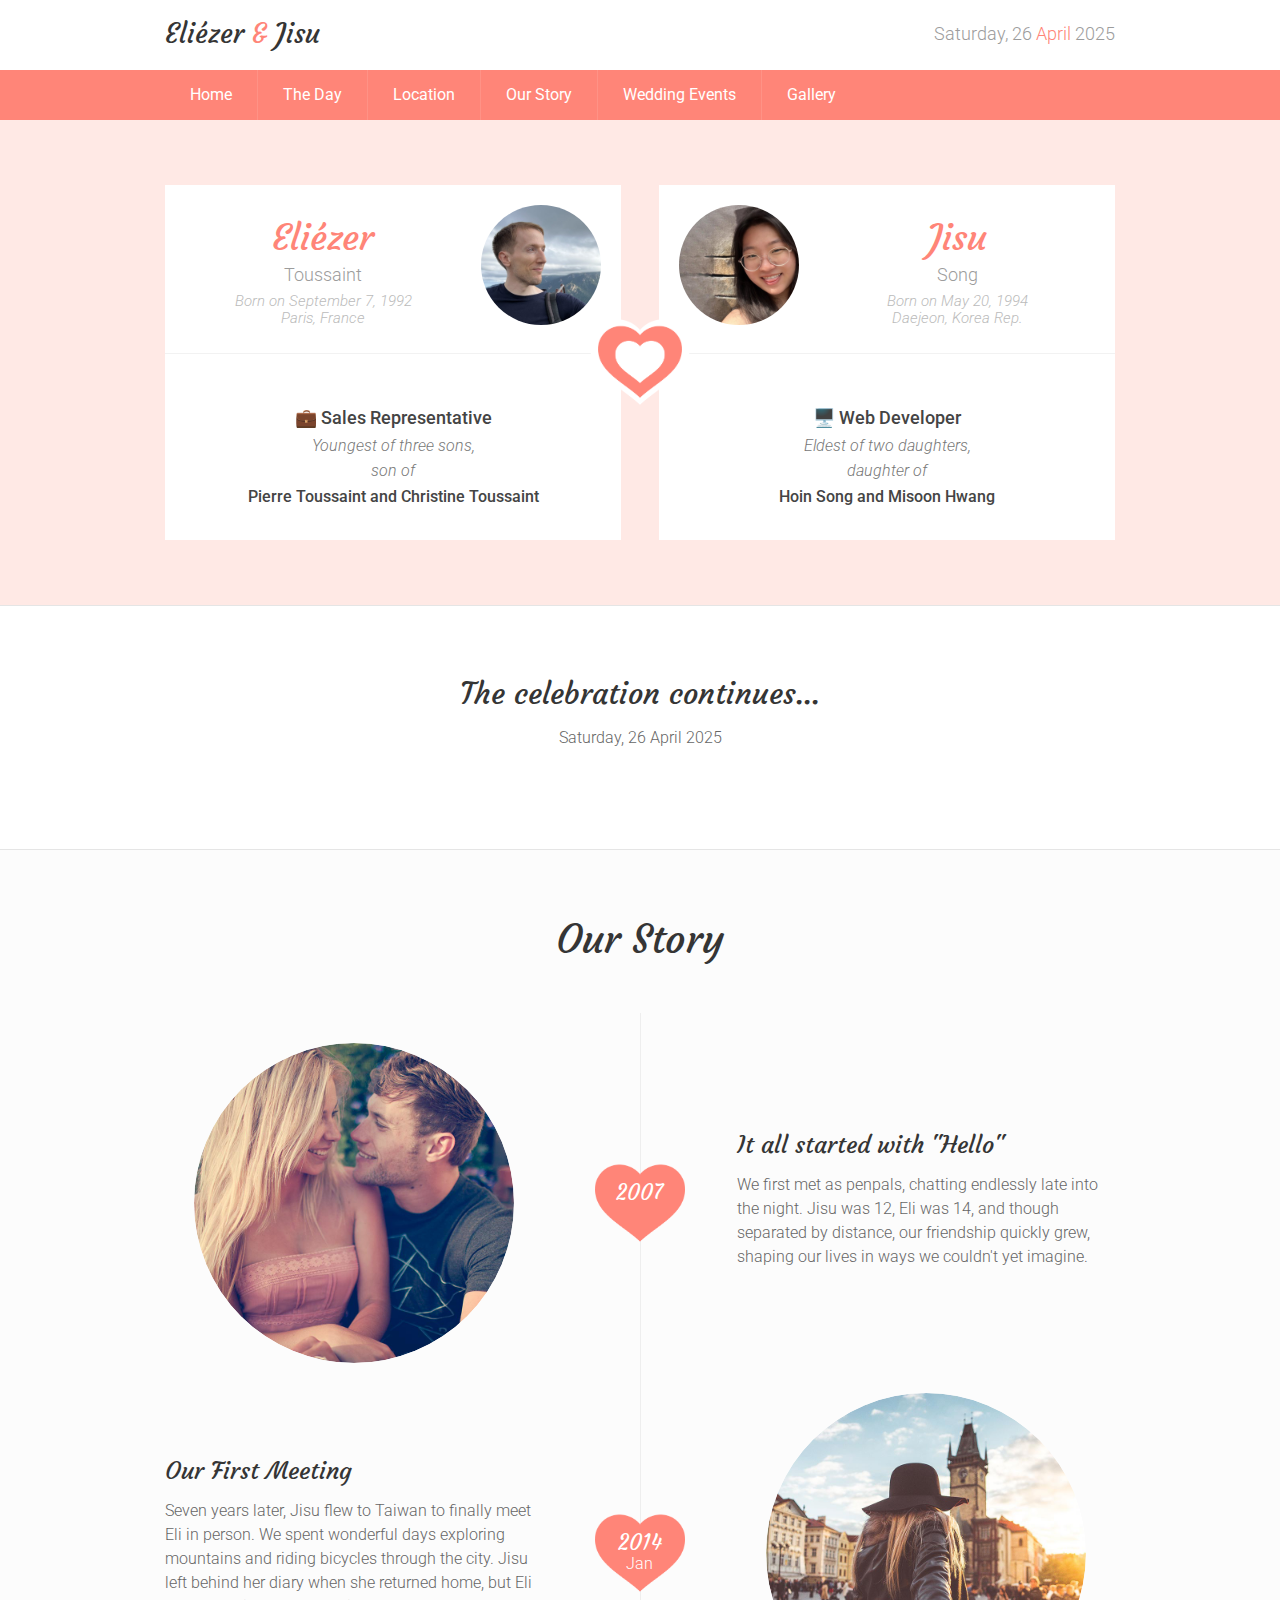
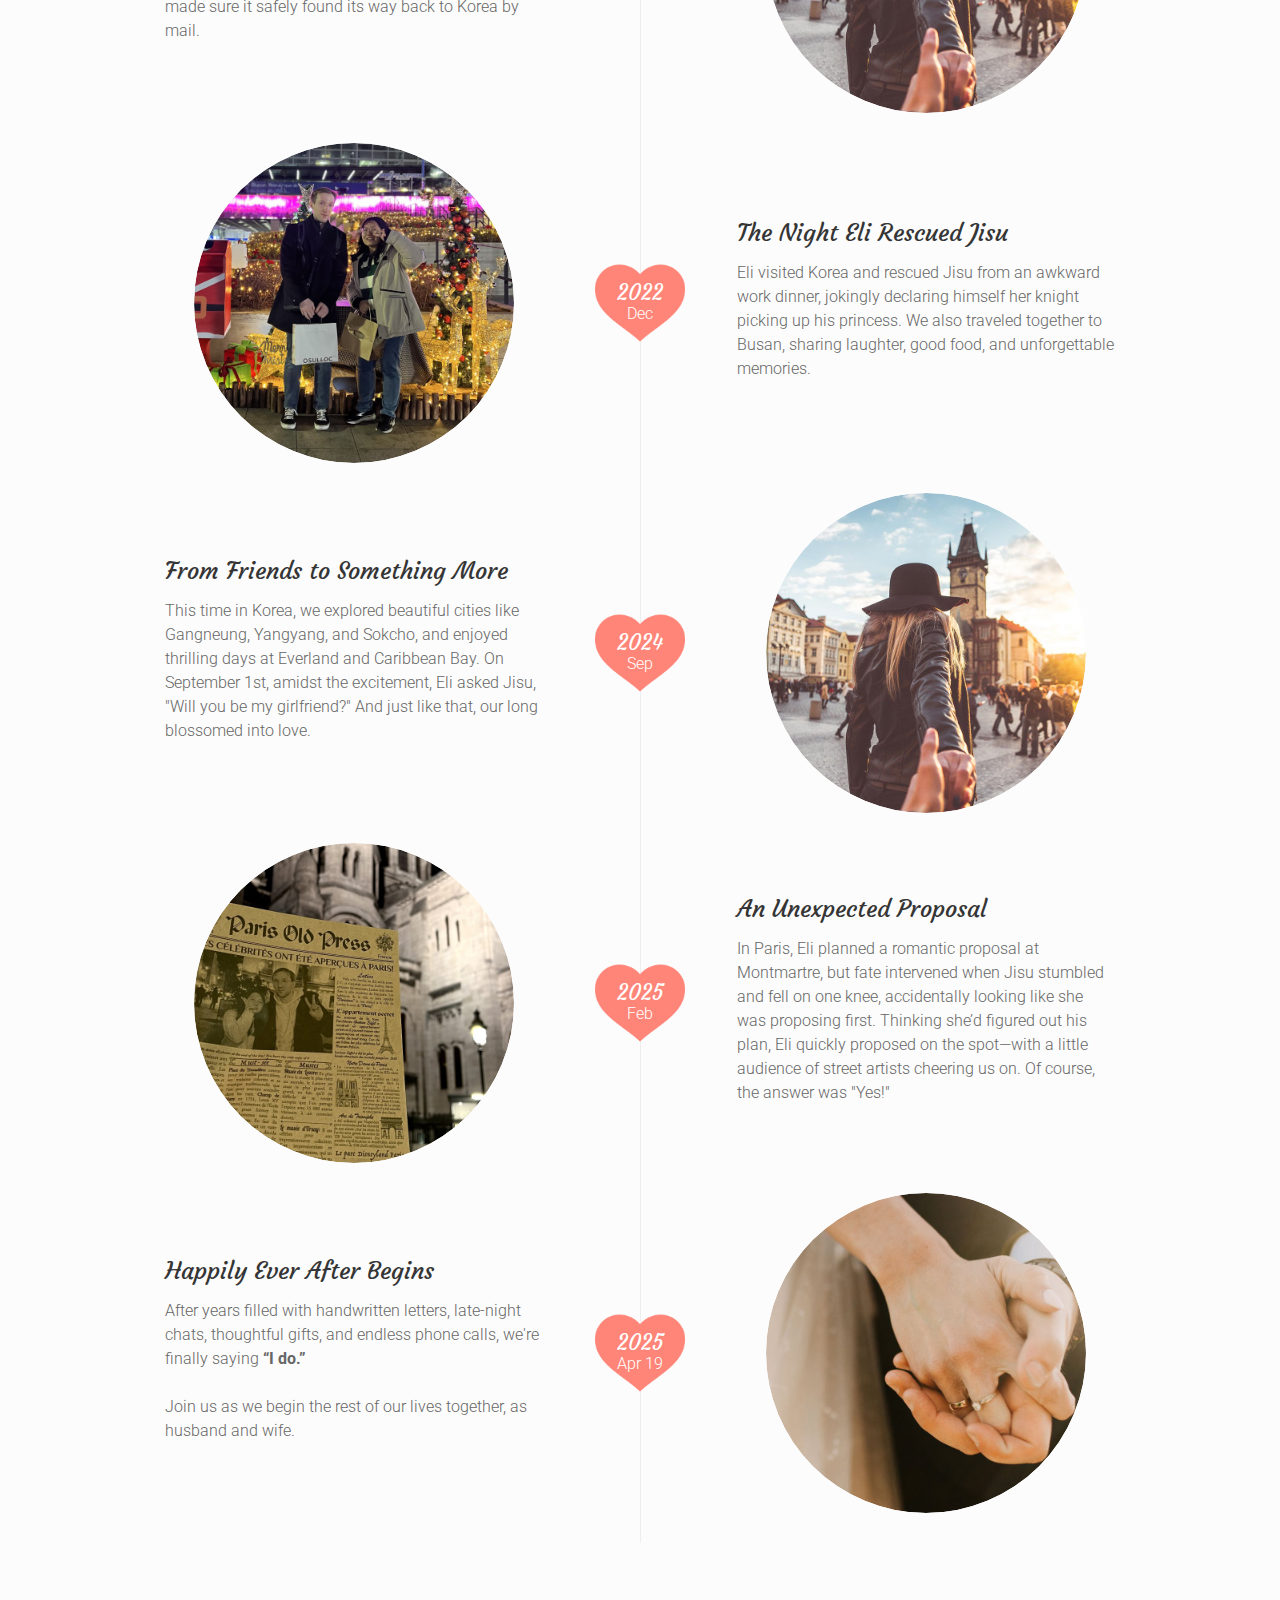
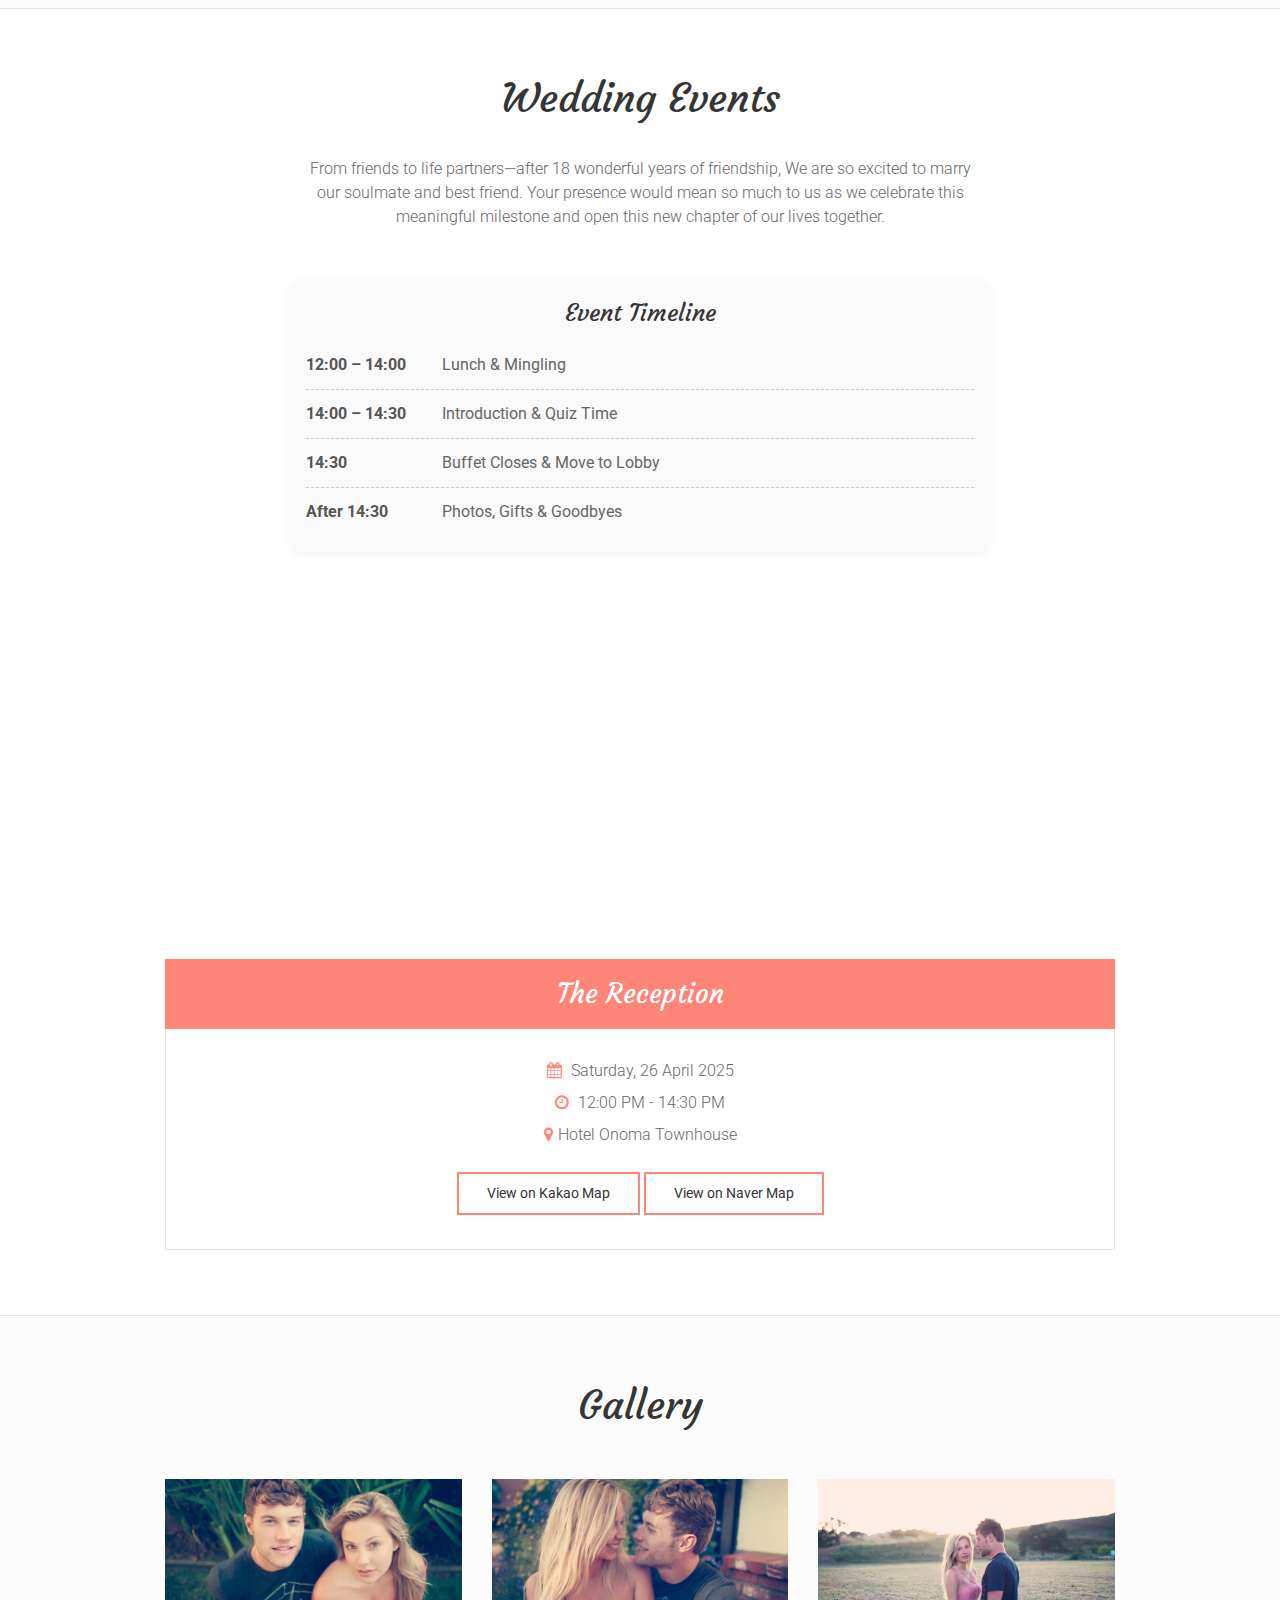
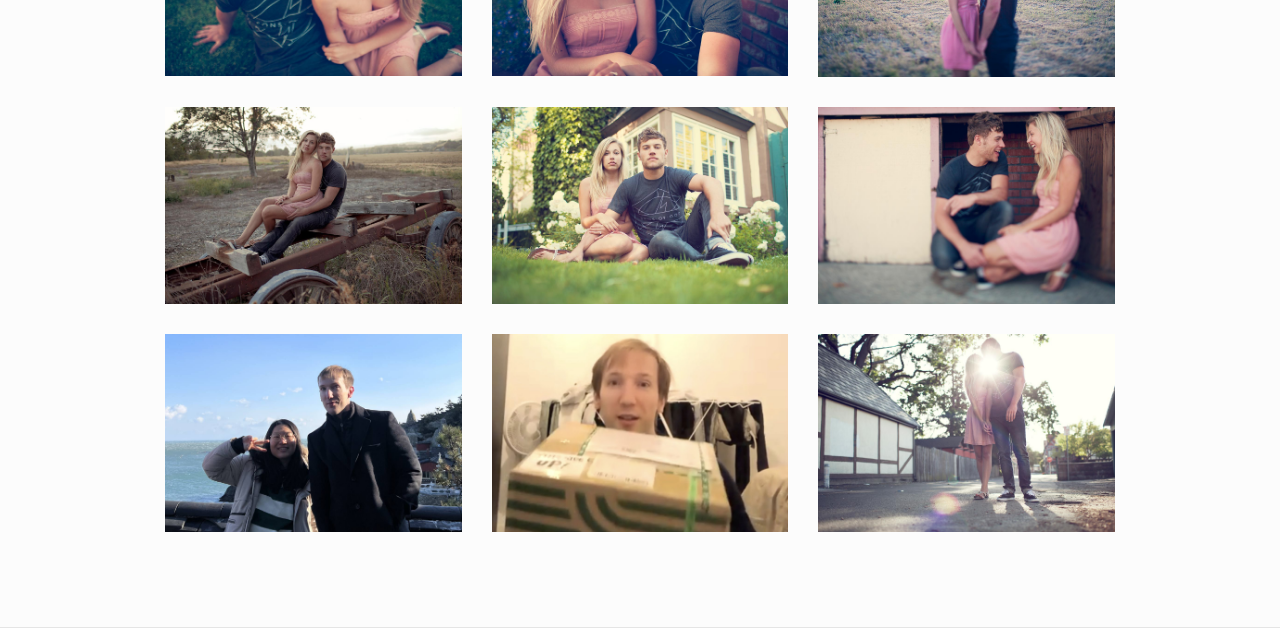
==== index_en.html @ b9531701 "home sectoin modified in every language" ====
<!DOCTYPE html>
<html lang="en" class="no-js">
  <head>
    <meta charset="UTF-8" />
    <meta http-equiv="X-UA-Compatible" content="IE=edge" />
    <title>Jisu & Eli Wedding Invitation</title>
    <meta name="viewport" content="width=device-width, initial-scale=1, maximum-scale=1" />
    <meta name="description" content="Our Love - Responsive Wedding Template" />
    <meta name="keywords" content="retina, responsive, wedding, rsvp, Our Love" />
    <meta name="author" content="lmpixels (Linar Miftakhov)" />
    <link rel="shortcut icon" href="favicon.ico" />

    <link rel="stylesheet" href="css/bootstrap.css" />
    <link rel="stylesheet" href="css/normalize.css" />
    <link rel="stylesheet" href="css/owl.carousel.css" />
    <link rel="stylesheet" href="css/magnific-popup.css" />
    <link rel="stylesheet" href="css/animate.css" />
    <link rel="stylesheet" href="css/main.css" type="text/css" />

    <link rel="stylesheet" href="preview/lmpixels-demo-panel.css" type="text/css" />

    <script>
      (function (i, s, o, g, r, a, m) {
        i["GoogleAnalyticsObject"] = r;
        (i[r] =
          i[r] ||
          function () {
            (i[r].q = i[r].q || []).push(arguments);
          }),
          (i[r].l = 1 * new Date());
        (a = s.createElement(o)), (m = s.getElementsByTagName(o)[0]);
        a.async = 1;
        a.src = g;
        m.parentNode.insertBefore(a, m);
      })(window, document, "script", "https://www.google-analytics.com/analytics.js", "ga");

      ga("create", "UA-93917891-1", "auto");
      ga("send", "pageview");
    </script>

    <!-- <script src="js/jquery-1.12.4.min.js"></script>
    <script src="js/modernizr.custom.js"></script> -->
  </head>

  <body>
    <!-- Loading animation -->
    <div class="preloader">
      <div class="preloader-animation">
        <div class="dot1"></div>
        <div class="dot2"></div>
      </div>
    </div>
    <!-- /Loading animation -->

    <div id="main-container">
      <!-- Header -->
      <header id="header" class="header">
        <div class="container clearfix">
          <div class="logo-container">
            <div class="header-logo">Eliézer <span class="main-color">&amp;</span> Jisu</div>
          </div>

          <div class="header-date mobile-hidden">
            <p>Saturday, 26 <span class="main-color">April</span> 2025</p>
          </div>
          <a href="#" class="menu-toggle mobile-visible">
            <i class="fa fa-bars"></i>
          </a>          
        </div>
      </header>
      <!-- /Header -->

      <!-- Site Navigation -->
      <nav class="main-nav mobile-menu-hide">
        <div class="container">
          <ul class="nav navbar-nav">
            <li>
              <a href="#home">Home</a>
            </li>
            <li>
              <a href="#wedding-day">The Day</a>
            </li>
            <li>
              <a href="#location">Location</a>
            </li>
            <li>
              <a href="#story">Our Story</a>
            </li>
            <li>
              <a href="#events">Wedding Events</a>
            </li>
            <li>
              <a href="#gallery">Gallery</a>
            </li>
            <!-- <li>
              <a href="#rsvp">RSVP</a>
            </li> -->
          </ul>
        </div>
      </nav>
      <!-- /Site Navigation -->

      <div class="sections">
        <!-- Home Section -->
          <section id="home" class="home-section section-boxed section-bg-color-home">
          <!-- <div id="hs-image-block" class="hs-image-block" style="background-image: url(images/main_photo_1.jpg); background-attachment: fixed; background-position: 50% 0" data-stellar-background-ratio="0.3">
            <div class="hs-mask"></div>
          </div> -->

          <div class="hs-main-content container">
            <!-- <div class="hs-section-title">
              <h1>We’re Getting Married</h1>
            </div> -->

            <div class="about-us clearfix">
              <div class="about-us-block first-block">
                <div class="top-block">
                  <div class="name">
                    <h2>Eliézer</h2>
                    <p>Toussaint</p>
                    <ul class="social-links">
                      <!-- <li><a class="tip social-button" href="#" title="Twitter"><i class="fa fa-twitter"></i></a></li> Full list of social icons: http://fontawesome.io/icons/#brand -->
                      <li>
                        <!-- <a class="tip social-button" href="#" title="Facebook"><i class="fa fa-facebook"></i></a> -->
                        <p style="font-size:15px; color:#bbb; font-style:italic; margin-top:2px;">Born on September 7, 1992</p>
                        <p style="font-size: 15px; color: #bbb; font-style: italic; margin-top: 2px">Paris, France</p>
                      </li>
                      <!-- <li>
                        <a class="tip social-button" href="#" title="Instagram"><i class="fa fa-instagram"></i></a>
                      </li> -->
                      <!--<li><a class="tip social-button" href="#" title="Youtube"><i class="fa fa-youtube"></i></a></li>-->
                      <!--<li><a class="tip social-button" href="#" title="last.fm"><i class="fa fa-lastfm"></i></a></li>-->
                      <!--<li><a class="tip social-button" href="#" title="Dribbble"><i class="fa fa-dribbble"></i></a></li>-->
                    </ul>
                  </div>

                  <div class="photo">
                    <img src="images/photo_eli.jpg" alt="" />
                  </div>
                </div>
                <div class="bottom-block text-center">
                  <p class="role mb-1">💼 <span class="font-semibold">Sales Representative</span></p>
                  <p class="relation mb-1 italic">Youngest of three sons,</p>
                  <p class="relation mb-1 italic">son of</p>
                  <p class="parents">Pierre Toussaint and Christine Toussaint</p>
                </div>
              </div>

              <div class="heart">
                <img src="images/heart_img.png" alt="" />
              </div>

              <div class="about-us-block second-block">
                <div class="top-block">
                  <div class="name">
                    <h2>Jisu</h2>
                    <p>Song</p>
                    <ul class="social-links">
                      <!-- <li><a class="tip social-button" href="#" title="Twitter"><i class="fa fa-twitter"></i></a></li> Full list of social icons: http://fontawesome.io/icons/#brand -->
                      <li>
                        <p style="font-size:15px; color:#bbb; font-style:italic; margin-top:2px;">Born on May 20, 1994</p>
                        <p style="font-size: 15px; color: #bbb; font-style: italic; margin-top: 2px">Daejeon, Korea Rep.</p>
                        <!-- <a class="tip social-button" href="#" title="Facebook"><i class="fa fa-facebook"></i></a> -->
                      </li>
                      <!-- <li>
                        <a class="tip social-button" href="#" title="Instagram"><i class="fa fa-instagram"></i></a>
                      </li> -->
                      <!--<li><a class="tip social-button" href="#" title="Youtube"><i class="fa fa-youtube"></i></a></li>-->
                      <!--<li><a class="tip social-button" href="#" title="last.fm"><i class="fa fa-lastfm"></i></a></li>-->
                      <!--<li><a class="tip social-button" href="#" title="Dribbble"><i class="fa fa-dribbble"></i></a></li>-->
                    </ul>
                  </div>

                  <div class="photo">
                    <img src="images/photo_jisu.jpg" alt="" />
                  </div>
                </div>
                  <div class="bottom-block text-center">
                    <p class="role mb-1">🖥️ <span class="font-semibold">Web Developer</span></p>
                    <p class="relation mb-1 italic">Eldest of two daughters,</p>
                    <p class="relation mb-1 italic">daughter of</p>
                    <p class="parents">Hoin Song and Misoon Hwang</p>
                  </div>
              </div>
            </div>
          </div>
        </section>
        <!-- /Home Section -->

        <!-- The Day Section -->
        <section id="wedding-day" class="wedding-day section-boxed">
          <div class="container">
            <div class="text-center no-margin-title">
              <h2 class="text-2xl font-semibold">The celebration continues...</h2>
              <p class="text-lg mt-2 italic">Saturday, 26 April 2025</p>
            </div>
            <!-- Counter -->
            <script src="https://cdn.logwork.com/widget/countdown.js"></script>
            <a
              href="https://logwork.com/countdown-timer"
              class="countdown-timer"
              data-style="circles"
              data-timezone="Asia/Seoul"
              data-textcolor="#353535"
              data-date="2025-04-26 12:00"
              data-background="#ff8578"
              data-digitscolor="353535"
              data-unitscolor="#353535"
              >　</a
            >
          </div>
        </section>
        <!-- /The Day Section -->

        <!-- Map Section -->
        <!-- <section id="location" class="wedding-day section-boxed">
          <div class="container">
            <iframe
              src="https://www.google.com/maps/embed?pb=!1m18!1m12!1m3!1d3212.423708349911!2d127.38078477568834!3d36.37473557237145!2m3!1f0!2f0!3f0!3m2!1i1024!2i768!4f13.1!3m3!1m2!1s0x3565490075936439%3A0xb3a1481f399b003!2z7Zi47YWUIOyYpOuFuOuniCDtg4DsmrTtlZjsmrDsiqQ!5e0!3m2!1sko!2skr!4v1743127716874!5m2!1sko!2skr"
              width="100%"
              height="400"
              style="border: 0"
              allowfullscreen=""
              loading="lazy"
              referrerpolicy="no-referrer-when-downgrade"
            ></iframe>
            <div class="map-buttons" style="text-align: center; margin-top: 1rem;">
              <a class="button small-button lightbox mfp-iframe" href="https://kko.kakao.com/sCZIbkOu-k">View on Kakao Map</a>
              <a class="button small-button lightbox mfp-iframe" href="https://naver.me/5bVsyHYD">View on Naver Map</a>
            </div>
          </div>
        </section>         -->
        <!-- Map Section -->

     <!-- Our Story Section -->
        <section id="story" class="our-story section-boxed section-bg-color">
          <div class="container">
            <div class="section-title">
              <h2>Our Story</h2>
            </div>
            <!-- Story Row 1 -->
            <div class="row story-row">
              <div class="col-sm-12 col-md-5 story-block text-center">
                <div class="story-image scale-image-effect">
                  <img src="images/story_photo_1.jpg" alt="" />
                </div>
              </div>
              <div class="col-sm-12 col-md-2 story-block text-center">
                <div class="story-date">
                  <div class="year">2007</div>
                </div>
              </div>
              <div class="col-sm-12 col-md-5 story-block text-center">
                <h3>It all started with "Hello"</h3>
                <p>We first met as penpals, chatting endlessly late into the night. Jisu was 12, Eli was 14, and though separated by distance, our friendship quickly grew, shaping our lives in ways we couldn't yet imagine.</p>
              </div>
              <div class="vertical-line"></div>
            </div>
            <!-- /Story Row 1 -->

            <!-- Story Row 2 -->
            <div class="row story-row">
              <div class="col-sm-12 col-md-5 col-md-push-7 story-block text-center">
                <div class="story-image scale-image-effect">
                  <img src="images/story_photo_2.jpg" alt="" />
                </div>
              </div>
              <div class="col-sm-12 col-md-2 story-block text-center">
                <div class="story-date">
                  <div class="year">2014</div>
                  <div class="month">Jan</div>
                </div>
              </div>
              <div class="col-sm-12 col-md-5 col-md-pull-7 story-block text-center">
                <h3>Our First Meeting</h3>
                <p>Seven years later, Jisu flew to Taiwan to finally meet Eli in person. We spent wonderful days exploring mountains and riding bicycles through the city. Jisu left behind her diary when she returned home, but Eli made sure it safely found its way back to Korea by mail.</p>
              </div>
              <div class="vertical-line"></div>
            </div>
            <!-- /Story Row 2 -->

            <!-- Story Row 3 -->
            <div class="row story-row">
              <div class="col-sm-12 col-md-5 story-block text-center">
                <div class="story-image scale-image-effect">
                  <img src="images/story_photo_3.jpg" alt="" />
                </div>
              </div>
              <div class="col-sm-12 col-md-2 story-block text-center">
                <div class="story-date">
                  <div class="year">2022</div>
                  <div class="month">Dec</div>
                </div>
              </div>
              <div class="col-sm-12 col-md-5 story-block text-center">
                <h3>The Night Eli Rescued Jisu</h3>
                <p>Eli visited Korea and rescued Jisu from an awkward work dinner, jokingly declaring himself her knight picking up his princess. We also traveled together to Busan, sharing laughter, good food, and unforgettable memories.</p>
              </div>
              <div class="vertical-line"></div>
            </div>
            <!-- /Story Row 3 -->

            <!-- Story Row 4 -->
            <div class="row story-row">
              <div class="col-sm-12 col-md-5 col-md-push-7 story-block text-center">
                <div class="story-image scale-image-effect">
                  <img src="images/story_photo_4.jpg" alt="" />
                </div>
              </div>
              <div class="col-sm-12 col-md-2 story-block text-center">
                <div class="story-date">
                  <div class="year">2024</div>
                  <div class="month">Sep</div>
                </div>
              </div>
              <div class="col-sm-12 col-md-5 col-md-pull-7 story-block text-center">
                <h3>From Friends to Something More</h3>
                <p>
                  This time in Korea, we explored beautiful cities like Gangneung, Yangyang, and Sokcho, and enjoyed thrilling days at Everland and Caribbean Bay. On September 1st, amidst the excitement, Eli asked Jisu, "Will you be my girlfriend?" And just like that, our long blossomed into love.
                </p>
              </div>
              <div class="vertical-line"></div>
            </div>
            <!-- /Story Row 4 -->

            <!-- Story Row 5 -->
            <div class="row story-row">
              <div class="col-sm-12 col-md-5 story-block text-center">
                <div class="story-image scale-image-effect">
                  <img src="images/story_photo_5.jpg" alt="" />
                </div>
              </div>
              <div class="col-sm-12 col-md-2 story-block text-center">
                <div class="story-date">
                  <div class="year">2025</div>
                  <div class="month">Feb</div>
                </div>
              </div>
              <div class="col-sm-12 col-md-5 story-block text-center">
                <h3>An Unexpected Proposal</h3>
                <p>
                  In Paris, Eli planned a romantic proposal at Montmartre, but fate intervened when Jisu stumbled and fell on one knee, accidentally looking like she was proposing first. Thinking she’d figured out his plan, Eli quickly proposed on the spot—with a little audience of street artists
                  cheering us on. Of course, the answer was "Yes!"
                </p>
              </div>
              <div class="vertical-line"></div>
            </div>
            <!-- /Story Row 5 -->

            <!-- Story Row 6 -->
            <div class="row story-row">
              <div class="col-sm-12 col-md-5 col-md-push-7 story-block text-center">
                <div class="story-image scale-image-effect">
                  <img src="images/story_photo_6.jpg" alt="" />
                </div>
              </div>
              <div class="col-sm-12 col-md-2 story-block text-center">
                <div class="story-date">
                  <div class="year">2025</div>
                  <div class="month">Apr 19</div>
                </div>
              </div>
              <div class="col-sm-12 col-md-5 col-md-pull-7 story-block text-center">
                <h3>Happily Ever After Begins</h3>
                <p>After years filled with handwritten letters, late-night chats, thoughtful gifts, and endless phone calls, we're finally saying <strong>“I do.”</strong></br></br>Join us as we begin the rest of our lives together, as husband and wife.</p>
              </div>
              <div class="vertical-line"></div>
            </div>
            <!-- /Story Row 6 -->
          </div>
        </section>
        <!-- /Our Story Section -->

        <!-- Wedding Events Section -->
        <section id="events" class="our-story section-boxed">
          <div class="container">
            <div class="section-title">
              <h2>Wedding Events</h2>
              <p class="intro">From friends to life partners—after 18 wonderful years of friendship, We are so excited to marry our soulmate and best friend. Your presence would mean so much to us as we celebrate this meaningful milestone and open this new chapter of our lives together.</p>
            </div>

            <div class="timeline-container mt-4 mb-4">
              <h3 class="text-center mb-3">Event Timeline</h3>
              <ul class="timeline">
                <li>
                  <span class="time">12:00 – 14:00</span>
                  <span class="activity">Lunch & Mingling</span>
                </li>
                <li>
                  <span class="time">14:00 – 14:30</span>
                  <span class="activity">Introduction & Quiz Time</span>
                </li>
                <li>
                  <span class="time">14:30</span>
                  <span class="activity">Buffet Closes & Move to Lobby</span>
                </li>
                <li>
                  <span class="time">After 14:30</span>
                  <span class="activity">Photos, Gifts & Goodbyes</span>
                </li>
              </ul>
            </div>
            


            <div class="row">
              <!-- Party Block -->
              <div class="col-md-12 event-block">
                <div class="event-photo scale-image-effect">
                  <div class="map-wrapper">
                  <iframe
                  src="https://www.google.com/maps/embed?pb=!1m18!1m12!1m3!1d3212.423708349911!2d127.38078477568834!3d36.37473557237145!2m3!1f0!2f0!3f0!3m2!1i1024!2i768!4f13.1!3m3!1m2!1s0x3565490075936439%3A0xb3a1481f399b003!2z7Zi47YWUIOyYpOuFuOuniCDtg4DsmrTtlZjsmrDsiqQ!5e0!3m2!1sko!2skr!4v1743127716874!5m2!1sko!2skr"
                  width="100%"
                  height="400"
                  style="border: 0"
                  allowfullscreen=""
                  loading="lazy"
                  referrerpolicy="no-referrer-when-downgrade"
                ></iframe>
                </div>
              </div>

                <div class="event-title">
                  <h3>The Reception</h3>
                </div>

                <div class="event-info">
                  <div class="event-date"><i class="fa fa-calendar"></i> Saturday, 26 April 2025</div>
                  <div class="event-time"><i class="fa fa-clock-o"></i> 12:00 PM - 14:30 PM</div>
                  <div class="event-address"><i class="fa fa-map-marker"></i>Hotel Onoma Townhouse</div>
                  <div class="map-buttons" style="text-align: center; margin-top: 1rem;">
                    <a class="button small-button lightbox mfp-iframe" href="https://kko.kakao.com/sCZIbkOu-k">View on Kakao Map</a>
                    <a class="button small-button lightbox mfp-iframe" href="https://naver.me/5bVsyHYD">View on Naver Map</a>
                  </div><!-- Do not change 'https://maps.google.com/maps?q=' in the href, simply change the address. Remake "2 Baker Street, London, United Kingdom +", as example, in this form: "2+Baker+Street,+London,+United+Kingdom". -->
                </div>
              </div>
              <!-- /Party Block -->
            </div>
          </div>
        </section>
        <!-- /Wedding Events Section -->

        <!-- Gallery Section -->
        <section id="gallery" class="gallery section-boxed section-bg-color">
          <div class="container">
            <div class="section-title">
              <h2>Gallery</h2>
            </div>

            <!-- Gallery Items -->
            <div class="row gallery-grid">
              <div class="col-sm-6 col-md-4 gallery-item">
                <a href="images/gallery/gallery_photo_1.jpg" title="Proin fermentum ante ut dui porttitor semper">
                  <img src="images/gallery/gallery_photo_1.jpg" alt="" />
                  <div class="mask"></div>
                </a>
              </div>
              <div class="col-sm-6 col-md-4 gallery-item">
                <a href="images/gallery/gallery_photo_2.jpg" title="Proin fermentum ante ut dui porttitor semper">
                  <img src="images/gallery/gallery_photo_2.jpg" alt="" />
                  <div class="mask"></div>
                </a>
              </div>
              <div class="col-sm-6 col-md-4 gallery-item">
                <a href="images/gallery/gallery_photo_3.jpg" title="Proin fermentum ante ut dui porttitor semper">
                  <img src="images/gallery/gallery_photo_3.jpg" alt="" />
                  <div class="mask"></div>
                </a>
              </div>
              <div class="col-sm-6 col-md-4 gallery-item">
                <a href="images/gallery/gallery_photo_4.jpg" title="Proin fermentum ante ut dui porttitor semper">
                  <img src="images/gallery/gallery_photo_4.jpg" alt="" />
                  <div class="mask"></div>
                </a>
              </div>
              <div class="col-sm-6 col-md-4 gallery-item">
                <a href="images/gallery/gallery_photo_5.jpg" title="Proin fermentum ante ut dui porttitor semper">
                  <img src="images/gallery/gallery_photo_5.jpg" alt="" />
                  <div class="mask"></div>
                </a>
              </div>
              <div class="col-sm-6 col-md-4 gallery-item">
                <a href="images/gallery/gallery_photo_6.jpg" title="Proin fermentum ante ut dui porttitor semper">
                  <img src="images/gallery/gallery_photo_6.jpg" alt="" />
                  <div class="mask"></div>
                </a>
              </div>
              <div class="col-sm-6 col-md-4 gallery-item">
                <a href="images/gallery/gallery_photo_7.jpg" title="Proin fermentum ante ut dui porttitor semper">
                  <img src="images/gallery/gallery_photo_7.jpg" alt="" />
                  <div class="mask"></div>
                </a>
              </div>
              <div class="col-sm-6 col-md-4 gallery-item">
                <a href="images/gallery/gallery_photo_8.jpg" title="Proin fermentum ante ut dui porttitor semper">
                  <img src="images/gallery/gallery_photo_8.jpg" alt="" />
                  <div class="mask"></div>
                </a>
              </div>
              <div class="col-sm-6 col-md-4 gallery-item">
                <a href="images/gallery/gallery_photo_9.jpg" title="Proin fermentum ante ut dui porttitor semper">
                  <img src="images/gallery/gallery_photo_9.jpg" alt="" />
                  <div class="mask"></div>
                </a>
              </div>
            </div>
            <!-- /Gallery Items -->
          </div>
        </section>
        <!-- /Gallery Section -->

        <!-- Footer (Thank You block) -->
        <!-- <footer id="thanks" class="footer">
          <div id="footer-image-block" class="footer-image-block" style="background-image: url(images/footer_photo.jpg); background-attachment: fixed; background-position: 50%" data-stellar-background-ratio="0.3">
            <div class="footer-mask"></div>
          </div>

          <div class="footer-title">
            <h2>Thank You!</h2>
          </div>
        </footer> -->
        <!-- /Footer (Thank You block) -->
      </div>
    </div>
    <!-- /Main Container -->

    <script src="js/bootstrap.min.js"></script>
    <script src="js/jquery.stellar.min.js"></script>
    <script src="js/validator.js"></script>
    <script src="js/owl.carousel.min.js"></script>
    <script src="js/jquery.magnific-popup.min.js"></script>
    <script src="js/jquery.countdown.js"></script>
    <script src="js/jquery.malihu.PageScroll2id.min.js"></script>
    <script src="js/main.js"></script>
    <script src="js/gal.js"></script>

    <!-- <script defer src="https://static.cloudflareinsights.com/beacon.min.js/vcd15cbe7772f49c399c6a5babf22c1241717689176015" integrity="sha512-ZpsOmlRQV6y907TI0dKBHq9Md29nnaEIPlkf84rnaERnq6zvWvPUqr2ft8M1aS28oN72PdrCzSjY4U6VaAw1EQ==" data-cf-beacon='{"rayId":"9263544c9db07985","version":"2025.1.0","r":1,"token":"94b99c0576dc45bf9d669fb5e9256829","serverTiming":{"name":{"cfExtPri":true,"cfL4":true,"cfSpeedBrain":true,"cfCacheStatus":true}}}' crossorigin="anonymous"></script> -->
  </body>
</html>

    <!-- <script defer src="https://static.cloudflareinsights.com/beacon.min.js/vcd15cbe7772f49c399c6a5babf22c1241717689176015" integrity="sha512-ZpsOmlRQV6y907TI0dKBHq9Md29nnaEIPlkf84rnaERnq6zvWvPUqr2ft8M1aS28oN72PdrCzSjY4U6VaAw1EQ==" data-cf-beacon='{"rayId":"9263544c9db07985","version":"2025.1.0","r":1,"token":"94b99c0576dc45bf9d669fb5e9256829","serverTiming":{"name":{"cfExtPri":true,"cfL4":true,"cfSpeedBrain":true,"cfCacheStatus":true}}}' crossorigin="anonymous"></script> -->
  </body>
</html>
---- css/main.css ----
/*
* Template Name: Our Love - Responsive Wedding Template
* Author: LMPixels (Linar Miftakhov)
* Author URL: http://themeforest.net/user/LMPixels
* Version: 1.0
*/

/* =============================================================================

1. Fonts
2. General styles (Buttons, Inputs, Typography)
3. Page loadig animation
4. Site Content
  4.1. Home Section
  4.2. Our Day Section
  4.3. Wedding Events Section
  4.4. Gallery Section
  4.5. RSVP Section
  4.6. Footer Section (Thank You Section)
5. Media Queries

============================================================================= */

/* ============================================================================= 
1. Fonts
============================================================================= */
/* 7 stroke icons font by Pixeden */
@import url("pe-icon-7-stroke.css"); /* Full icons list: http://themes-pixeden.com/font-demos/7-stroke/index.html */

/* Font awesome icons font */
@import url("font-awesome.css"); /* Full icons list: http://fontawesome.io/icons/ */

/* Google fonts */
@import url("https://fonts.googleapis.com/css?family=Courgette");
@import url("https://fonts.googleapis.com/css?family=Roboto:300,300i,400,400i,500,500i,700,700i&subset=cyrillic");
@font-face {
  font-family: "GangwonEdu_OTFBoldA";
  src: url("https://fastly.jsdelivr.net/gh/projectnoonnu/noonfonts_2201-2@1.0/GangwonEdu_OTFBoldA.woff") format("woff");
  font-weight: normal;
  font-style: normal;
}
@font-face {
  font-family: "omyu_pretty";
  src: url("https://fastly.jsdelivr.net/gh/projectnoonnu/noonfonts_2304-01@1.0/omyu_pretty.woff2") format("woff2");
  font-weight: normal;
  font-style: normal;
}

/* ============================================================================= 
2. General styles
============================================================================= */

html {
  height: 100%;
}

html[lang="ko"] body {
  font-family: "GangwonEdu_OTFBoldA", sans-serif;
}

html[lang="ko"] h1,
html[lang="ko"] h2,
html[lang="ko"] h3,
html[lang="ko"] h4,
html[lang="ko"] h5,
html[lang="ko"] h6 {
  color: #353535;
  font-family: "GangwonEdu_OTFBoldA", sans-serif;
  line-height: 1.5em;
  margin-top: 0;
  margin-bottom: 10px;
}

body {
  font-family: "Roboto", Helvetica, sans-serif;
  color: #666;
  margin: 0;
  height: 100%;
  font-size: 100%;
  line-height: 1.5em;
}

a {
  color: #0099cc;
  text-decoration: none;
  outline: none;
  -webkit-transition-duration: 0.3s;
  transition-duration: 0.3s;
}

a:hover {
  color: #006699;
  color: #0099cc;
  text-decoration: none;
  outline: none;
}

a:visited,
a:visited:hover {
  text-decoration: none;
}

h1,
h2,
h3,
h4,
h5,
h6 {
  color: #353535;
  font-family: "Courgette", Helvetica, sans-serif;
  line-height: 1.5em;
  margin-top: 0;
  margin-bottom: 10px;
}

h1,
.h1 {
  font-size: 36px;
}
h2,
.h2 {
  font-size: 30px;
}
h3,
.h3 {
  font-size: 24px;
}
h4,
.h4 {
  font-size: 18px;
}
h5,
.h5 {
  font-size: 14px;
}
h6,
.h6 {
  font-size: 12px;
}

p {
  font-size: 1em;
  margin: 0 0 10px;
  font-weight: 300;
}

p.lead {
  font-size: 18px;
  margin: 30px 0;
}

span.main-color {
  color: #ff8578;
}

img {
  vertical-align: bottom;
  max-width: 100%;
  height: auto;
  border: 0;
}

.page {
  position: relative;
  height: 100%;
}

.mobile-visible {
  display: none;
  visibility: hidden;
}

/* Buttons */
input[type="submit"],
input[type="button"],
button,
a.button {
  display: inline-block;
  position: relative;
  padding: 0.8em 2em;
  margin-bottom: 0.25em;
  font-size: 1em;
  font-weight: 400;
  line-height: 1.2;
  border: 0;
  outline: 0;
  border: 2px solid #ff8578;
  color: #353535;
  text-shadow: none;
  text-decoration: none;
  background: none;
  border-radius: 0;
  font-family: "Roboto", Helvetica, sans-serif;
  -webkit-transition-duration: 0.3s;
  transition-duration: 0.3s;
}

html[lang="ko"] input[type="submit"],
html[lang="ko"] input[type="button"],
html[lang="ko"] button,
html[lang="ko"] a.button {
  display: inline-block;
  position: relative;
  padding: 0.8em 2em;
  margin-bottom: 0.25em;
  font-size: 1em;
  font-weight: 400;
  line-height: 1.2;
  border: 0;
  outline: 0;
  border: 2px solid #ff8578;
  color: #353535;
  text-shadow: none;
  text-decoration: none;
  background: none;
  border-radius: 0;
  font-family: "GangwonEdu_OTFBoldA", sans-serif;
  -webkit-transition-duration: 0.3s;
  transition-duration: 0.3s;
}

a.button.small-button {
  font-size: 0.875em;
}

.btn {
  border-radius: 0;
}

input[type="submit"]:hover,
button:hover,
a.button:hover {
  color: #fff;
  background-color: #ff8578;
  text-decoration: none;
}

input[type="submit"]:visited,
input[type="submit"]:focus,
button:visited,
button:focus,
a.button:visited,
a.button:focus {
  text-decoration: none;
}
/* /Buttons */

/* Contact form */
.form-group {
  position: relative;
  margin: 0 0 20px;
}
.form-control,
.form-control:focus {
  min-height: 42px;
}

.form-control,
.form-control:focus,
.has-error .form-control,
.has-error .form-control:focus {
  position: relative;
  border: 1px solid #d5d5d5;
  border-radius: 0;
  display: block;
  font-size: 0.875em;
  font-weight: 300;
  margin: 0;
  padding: 10px 25px 10px 12px;
  width: 100%;
  background: 0 0;
  text-align: left;
  color: inherit;
  -webkit-box-shadow: none;
  -moz-box-shadow: none;
  box-shadow: none;
  outline: none;
  font-family: "Roboto", Helvetica, sans-serif;
}

html[lang="ko"] .form-control,
html[lang="ko"] .form-control:focus,
html[lang="ko"] .has-error .form-control,
html[lang="ko"] .has-error .form-control:focus {
  position: relative;
  border: 1px solid #d5d5d5;
  border-radius: 0;
  display: block;
  font-size: 0.875em;
  font-weight: 300;
  margin: 0;
  padding: 10px 25px 10px 12px;
  width: 100%;
  background: 0 0;
  text-align: left;
  color: inherit;
  -webkit-box-shadow: none;
  -moz-box-shadow: none;
  box-shadow: none;
  outline: none;
  font-family: "GangwonEdu_OTFBoldA", sans-serif;
}

.form-control:focus {
  border: 1px solid #b5b5b5;
}

.has-error .form-control {
  border-color: #ffb5b5;
}

.has-error .form-control:focus {
  border-color: #ff9191;
}

textarea.form-control,
textarea.form-control:focus {
  height: auto;
}

.form-control-icon {
  position: absolute;
  top: 13px;
  right: 13px;
  color: #d3d3d3;
}

.form-control:focus + .form-control-icon {
  color: #ff8578;
}

/* Placeholders */
.form-control::-moz-placeholder {
  color: #aaa;
  font-weight: 300;
  opacity: 1;
}

.form-control:-ms-input-placeholder {
  color: #aaa;
  font-weight: 300;
}

.form-control::-webkit-input-placeholder {
  color: #aaa;
  font-weight: 300;
}
/* /Placeholders */

.form-group .help-block {
  position: absolute;
  display: inline-block;
  padding: 0px 5px;
  font-size: 0.8em;
  line-height: 1.5em;
  margin: -2px 0 0 10px;
  color: #fff;
  background: #ff4e4e;
}

.form-group .help-block:after {
  content: " ";
  position: absolute;
  left: 5px;
  bottom: 100%;
  width: 0;
  height: 0;
  border-bottom: 10px solid #ff4e4e;
  border-right: 10px solid transparent;
}
.form-group .help-block:empty {
  display: none;
}
/* /Contact form */

.no-padding {
  padding: 0;
}

.subpage-block {
  margin-bottom: 30px;
}

/* ============================================================================= 
3. Page loadig animation
============================================================================= */
.no-js .preloader {
  display: none;
}
.preloader {
  position: fixed;
  left: 0px;
  top: 0px;
  width: 100%;
  height: 100%;
  z-index: 9999;
  background: #fff;
}

.preloader-animation {
  margin: -20px auto 0;
  top: 50%;
  left: 0;
  right: 0;
  width: 50px;
  height: 50px;
  position: absolute;
  text-align: center;
  -webkit-animation: rotate 2s infinite linear;
  animation: rotate 2s infinite linear;
}

.dot1,
.dot2 {
  width: 60%;
  height: 60%;
  display: inline-block;
  position: absolute;
  top: 0;
  background: url(../images/heart_img.png) no-repeat;
  background-size: 100%;
  -webkit-animation: bounce 2s infinite ease-in-out;
  animation: bounce 2s infinite ease-in-out;
}

.dot2 {
  top: auto;
  bottom: 0;
  -webkit-animation-delay: -1s;
  animation-delay: -1s;
}

@-webkit-keyframes rotate {
  100% {
    -webkit-transform: rotate(360deg);
  }
}

@keyframes rotate {
  100% {
    transform: rotate(360deg);
    -webkit-transform: rotate(360deg);
  }
}

@-webkit-keyframes bounce {
  0%,
  100% {
    -webkit-transform: scale(0);
  }
  50% {
    -webkit-transform: scale(1);
  }
}

@keyframes bounce {
  0%,
  100% {
    transform: scale(0);
    -webkit-transform: scale(0);
  }
  50% {
    transform: scale(1);
    -webkit-transform: scale(1);
  }
}

/* ============================================================================= 
4. Site content
============================================================================= */
.container {
  max-width: 980px;
}
.header {
  position: fixed;
  width: 100%;
  height: 70px;
  background-color: #fff;
  top: 0;
  padding: 20px 0;
  z-index: 100;
}

.header .logo-container {
  float: left;
}

.header .logo-container .header-logo {
  margin: 0;
  padding: 0;
  color: #353535;
  font-size: 27px;
  font-family: "Courgette", Helvetica, sans-serif;
  line-height: 1em;
}

html[lang="ko"] .header .logo-container .header-logo {
  margin: 0;
  padding: 0;
  color: #353535;
  font-size: 27px;
  font-family: "GangwonEdu_OTFBoldA", sans-serif;
  line-height: 1em;
}

.header-date {
  float: right;
}

.header-date p {
  margin: 5px 0 0 0;
  padding: 0;
  font-size: 18px;
  line-height: 1em;
  color: #9c9c9c;
  font-family: Roboto;
  font-weight: 300;
}

[lang="ko"] .header-date p {
  margin: 5px 0 0 0;
  padding: 0;
  font-size: 18px;
  line-height: 1em;
  color: #9c9c9c;
  font-family: "GangwonEdu_OTFBoldA", sans-serif;
  font-weight: 300;
}

.main-nav {
  position: fixed;
  width: 100%;
  top: 70px;
  background-color: #ff8578;
  z-index: 100;
}

.main-nav ul.nav a {
  text-transform: none;
  color: #fff;
  padding-left: 25px;
  padding-right: 25px;
  border-right: 1px solid rgba(255, 255, 255, 0.11);
}

.main-nav ul.nav li:last-child a {
  border-right: 0;
}

.main-nav ul.nav a:hover,
.main-nav ul.nav a:visited {
  background-color: transparent;
}

.main-nav ul.nav a:focus {
  background-color: inherit;
}

.main-nav ul.nav a:hover,
.main-nav ul.nav a:visited,
.main-nav ul.nav a:focus {
  outline: none;
}

.main-nav ul.nav a:hover,
.main-nav ul.nav a.active-item {
  color: #ff8578;
  background-color: #fff;
  background-color: rgba(255, 255, 255, 0.98);
  border-right: 1px solid #ff8578;
}

.section-boxed {
  padding: 65px 0;
  border-bottom: 1px solid #e5e5e5;
}

.section-bg-color {
  background-color: #fcfcfc;
}

.section-bg-color-home {
  background-color: #ffe9e5;
}

.section-title {
  text-align: center;
  margin-top: 0;
  margin: 0 15% 50px;
}

.section-title h2 {
  font-size: 40px;
  line-height: 1.2em;
  margin: 0;
}

.no-margin-title {
  text-align: center;
  margin: 0 !important;
}

.sections {
  padding-top: 120px;
}

p.description {
  margin: 50px 15% 10px;
  text-align: center;
}

p.intro {
  margin: 35px 0;
  text-align: center;
}

/* =======================================
4.1. Home Section
======================================= */
.home-section {
  height: 100%;
  position: relative;
}

.hs-main-content {
  z-index: 1;
  position: relative;
}

.hs-image-block,
.footer-image-block {
  position: absolute;
  z-index: 0;
  top: 0;
  bottom: 0;
  right: 0;
  left: 0;
  display: block;
  overflow: hidden;
  background-size: cover;
  -webkit-background-size: cover;
  background-attachment: scroll;
  background-position: center center;
  background-repeat: no-repeat;
}

.hs-mask,
.footer-mask {
  position: absolute;
  background: rgba(53, 53, 53, 0.3);
  top: 0;
  bottom: 0;
  left: 0;
  right: 0;
}

.hs-section-title {
  text-align: center;
  margin: 135px 0;
}

.hs-section-title h1 {
  color: #fff;
  font-size: 60px;
}

.about-us {
  width: 100%;
  position: relative;
}

.about-us-block {
  position: relative;
  width: 48%;
  background-color: #fff;
}

.about-us-block.first-block {
  float: left;
  margin-right: 2%;
}

.about-us-block.second-block {
  float: right;
}

.about-us-block .top-block {
  padding: 20px;
  min-height: 160px;
  border-bottom: 1px solid #f2f2f2;
}

.about-us-block .name {
  text-align: center;
  padding-right: 140px;
}

.about-us-block.second-block .name {
  text-align: center;
  padding-right: 0;
  padding-left: 140px;
}

.about-us-block .name h2 {
  font-size: 36px;
  line-height: 1em;
  color: #ff8578;
  margin-top: 15px;
}

.about-us-block .name p {
  font-size: 18px;
  font-weight: 300;
  line-height: 1em;
  color: #9c9c9c;
  margin: 0;
}

.about-us-block .photo {
  position: absolute;
  right: 20px;
  top: 20px;
  width: 120px;
  height: 120px;
}

.about-us-block.second-block .photo {
  right: auto;
  left: 20px;
}

.about-us-block .photo img {
  border-radius: 60px;
}

.birthdate {
  font-size: 5px;
  color: #999;
  font-style: italic;
  margin-top: 4px;
}

.about-us-block .bottom-block {
  padding: 30px 20px;
  text-align: center;
}

.about-us-block .bottom-block p {
  margin: 0;
}

.bottom-block {
  margin-top: 20px;
  font-size: 16px;
  line-height: 1.6;
  text-align: center;
  color: #555; /* Softer base text */
}

.bottom-block .role {
  font-size: 18px;
  font-weight: 500;
  color: #444; /* Slightly darker for emphasis */
  margin-bottom: 6px;
}

.bottom-block .relation {
  font-style: italic;
  color: #777; /* Soft and understated */
  margin-bottom: 4px;
}

.bottom-block .parents {
  font-weight: 500;
  color: #444; /* Harmonizes with the role */
}

.about-us .heart {
  position: absolute;
  right: 0;
  left: 50%;
  top: 50%;
  margin-top: -50px;
  margin-left: -50px;
  width: 100px;
  -webkit-transform: translateZ(0);
  -ms-transform: translateZ(0);
  transform: translateZ(0);
  box-shadow: 0 0 1px rgba(0, 0, 0, 0);
  z-index: 2;
}

.about-us:hover .heart {
  -webkit-animation-name: pulse;
  animation-name: pulse;
  -webkit-animation-duration: 0.9s;
  animation-duration: 0.9s;
  -webkit-animation-timing-function: linear;
  animation-timing-function: linear;
  -webkit-animation-iteration-count: infinite;
  animation-iteration-count: infinite;
}

@-webkit-keyframes pulse {
  25% {
    -webkit-transform: scale(1.05);
    transform: scale(1.05);
  }
  75% {
    -webkit-transform: scale(0.9);
    transform: scale(0.9);
  }
}

@keyframes pulse {
  25% {
    -webkit-transform: scale(1.05);
    -ms-transform: scale(1.05);
    transform: scale(1.05);
  }
  75% {
    -webkit-transform: scale(0.9);
    -ms-transform: scale(0.9);
    transform: scale(0.9);
  }
}

ul.social-links {
  display: inline-block;
  list-style: none;
  margin: 8px auto 0;
  padding: 0;
}

ul.social-links li {
  float: left;
  margin: 0;
  padding: 0;
}

ul.social-links li a {
  color: #9c9c9c;
  font-size: 13px;
  margin: 0 4px;
}

ul.social-links li a:hover {
  color: #ff8578;
}

ul.social-links li a i {
  transition: all 0.4s ease-in-out;
  -moz-transition: all 0.4s ease-in-out;
  -webkit-transition: all 0.4s ease-in-out;
  -o-transition: all 0.4s ease-in-out;
}

ul.social-links li a:hover i {
  color: #ff8578;
  -webkit-transform: rotateY(360deg);
  -moz-transform: rotateY(360deg);
  -ms-transform: rotateY(360deg);
  -o-transform: rotateY(360deg);
  transform: rotateY(360deg);
}

/* =======================================
4.2. Our Day Section
======================================= */
.count-block {
  width: 24%;
  display: inline-block;
  background-color: #ff8578;
  color: #fff;
  font-family: "Roboto", Helvetica, sans-serif;
  font-size: 40px;
  line-height: 1.1em;
  margin-right: 1.333333%;
  text-align: center;
  padding: 20px;
}

.count-block:last-child {
  margin-right: 0;
}

.count-block .count-label {
  display: block;
  font-size: 16px;
  font-weight: 300;
  line-height: 16px;
  margin-top: 5px;
  text-transform: uppercase;
}

/* =======================================
4.3. Location Section
======================================= */

#location .map-buttons {
  display: flex;
  flex-wrap: wrap;
  justify-content: center;
  gap: 0.75rem;
  margin-top: 1.5rem;
  padding: 0 1rem; /* optional: adds spacing on mobile sides */
}

#location .map-buttons a {
  flex: 1 1 120px; /* allows responsiveness */
  max-width: 200px;
  text-align: center;
}

/* =======================================
4.3. Our Story Section
======================================= */
.our-story {
  position: relative;
}

.story-row {
  display: table;
  position: relative;
  padding-top: 30px;
}

.story-row:first-child {
  padding-top: 0;
}

.story-row:last-child {
  padding-bottom: 30px;
}

.story-row .story-block {
  display: table-cell;
  float: none;
  height: 100%;
  vertical-align: middle;
  z-index: 1;
}

.story-row h3,
.story-row p {
  text-align: left;
}

.story-image,
.story-image:hover,
.story-image:focus {
  display: block;
  max-width: 320px;
  margin: 0 auto;
  -webkit-border-radius: 1000px;
  -moz-border-radius: 1000px;
  border-radius: 1000px;
  overflow: hidden;
}

.story-image img,
.story-image:hover img {
  -webkit-border-radius: 1000px;
  -moz-border-radius: 1000px;
  border-radius: 1000px;
}

.story-date {
  display: inline-block;
  background: url(../images/heart_img_story.png) no-repeat;
  background-size: 90px;
  width: 90px;
  height: 90px;
  color: #fff;
  line-height: 1em;
}

.story-date .year {
  font-family: "Courgette", Helvetica, sans-serif;
  font-size: 21px;
  margin-top: 27px;
}

.story-date .month {
  font-size: 16px;
  font-weight: 300;
  margin-top: 5px;
}

.our-story .vertical-line {
  position: absolute;
  background-color: #eee;
  width: 1px;
  height: 100%;
  margin: auto;
  top: 0;
  bottom: 0;
  left: 0;
  right: 0;
  padding: 0;
  z-index: 0;
}

/* =======================================
4.4. Wedding Events Section
======================================= */
.timeline-container {
  max-width: 700px;
  margin: 0 auto;
  padding: 1rem;
  background-color: #fafafa;
  border-radius: 12px;
  box-shadow: 0 2px 8px rgba(0, 0, 0, 0.05);
}

.timeline {
  list-style: none;
  padding: 0;
  margin: 0;
}

.timeline li {
  display: flex;
  justify-content: space-between;
  padding: 0.75rem 0;
  border-bottom: 1px dashed #ccc;
}

.timeline li:last-child {
  border-bottom: none;
}

.timeline .time {
  font-weight: bold;
  color: #555;
  min-width: 120px;
}

.timeline .activity {
  flex: 1;
  padding-left: 1rem;
}

#party .map-wrapper {
  width: 100%;
  height: auto;
  margin-top: 1rem;
}

#party iframe {
  width: 100%;
  height: 400px;
  border-radius: 10px;
}

.event-block .event-title {
  display: block;
  padding: 15px 0;
  background-color: #ff8578;
}

.event-block .event-title h3 {
  font-size: 27px;
  color: #fff;
  text-align: center;
  margin: 0;
}

.scale-image-effect {
  overflow: hidden;
  z-index: 2;
  -webkit-transform: translateZ(0);
  -moz-transform: translateZ(0);
  -ms-transform: translateZ(0);
  -o-transform: translateZ(0);
  transform: translateZ(0);
}

.scale-image-effect img {
  z-index: 1;
  border: 0px solid transparent;
  -webkit-transition: all 0.2s linear;
  -moz-transition: all 0.2s linear;
  -ms-transition: all 0.2s linear;
  -o-transition: all 0.2s linear;
  transition: all 0.2s linear;
  -webkit-transform: scale(1);
  -moz-transform: scale(1);
  -ms-transform: scale(1);
  -o-transform: scale(1);
  transform: scale(1);
}

.scale-image-effect:hover img,
.scale-image-effect:focus img {
  -webkit-transform: scale(1.15);
  -moz-transform: scale(1.15);
  -ms-transform: scale(1.15);
  -o-transform: scale(1.15);
  transform: scale(1.15);
}

.event-block .event-info {
  text-align: center;
  border: 1px solid #e5e5e5;
  border-top: 0;
  padding: 30px 20px;
  margin: 0 0 20px;
  font-weight: 300;
}

.event-block:last-child .event-info {
  margin-bottom: 0;
}

.event-block .event-info .event-date,
.event-block .event-info .event-time {
  margin-bottom: 8px;
}

.event-block .event-info .event-address {
  margin-bottom: 25px;
}

.event-block .event-info i {
  color: #ff8578;
  margin-right: 5px;
}

/* =======================================
4.5. Gallery Section
======================================= */
.gallery-item {
  margin-bottom: 30px;
}

.gallery-item a {
  display: block;
  position: relative;
  outline: none;
}

/* .gallery-item a .mask {
  position: absolute;
  background: #4f565e;
  background: rgba(53, 53, 53, 0.6);
  display: inline-block;
  font-family: "Pe-icon-7-stroke";
  speak: none;
  font-style: normal;
  font-weight: normal;
  font-variant: normal;
  text-transform: none;
  line-height: 1;
  -webkit-font-smoothing: antialiased;
  -moz-osx-font-smoothing: grayscale;
  width: 100%;
  left: 0;
  bottom: 0;
  top: 0;
  opacity: 0;
  visibility: hidden;
  -webkit-transition: all 0.2s ease-in-out;
  -moz-transition: all 0.2s ease-in-out;
  -o-transition: all 0.2s ease-in-out;
  -ms-transition: all 0.2s ease-in-out;
  transition: all 0.2s ease-in-out;
}

.gallery-item a:hover .mask {
  visibility: visible;
  opacity: 1;
}

.gallery-item a .mask:after {
  position: absolute;
  left: 50%;
  top: 50%;
  margin: -33px 0 0 -33px;
  width: 66px;
  line-height: 66px;
  font-size: 66px;
  text-align: center;
  content: "\e6bf";
  color: #fff;
} */

/* Dasktop Hover */
.image-wrapper {
  position: relative;
  overflow: hidden;
  border-radius: 8px;
}

.image-wrapper img {
  display: block;
  width: 100%;
  height: auto;
  pointer-events: none;
}

.overlay {
  position: absolute;
  top: 0;
  left: 0;
  right: 0;
  bottom: 0;
  background: rgba(0, 0, 0, 0.6);
  color: white;
  display: flex;
  justify-content: center;
  align-items: center;
  text-align: center;
  opacity: 0;
  transition: opacity 0.3s ease;
  pointer-events: none;
}

.overlay-text {
  padding: 0.5rem 1rem;
  font-size: 1rem;
  line-height: 1.4;
}

.image-wrapper:hover .overlay {
  opacity: 1;
}

/* =======================================
4.6. RSVP Section
======================================= */
.message-group .form-control {
  min-height: 218px;
}

.rsvp-form .form-group select {
  overflow: auto;
  padding-right: 35px;
  font-weight: 300;
}

.rsvp-form .button {
  margin: 15px 0;
}

/* =======================================
4.7. Footer Section (Thank You Section)
======================================= */
.footer {
  position: relative;
}

.footer-title {
  position: relative;
  text-align: center;
  color: #fff;
  z-index: 1;
  padding: 180px 20px;
}

.footer-title h2 {
  color: #fff;
  font-size: 55px;
  margin: 0;
}

/* ============================================================================= 
5. Media Queries 
============================================================================= */
@media only screen and (max-width: 991px) {
  .header .container {
    width: 100%;
    max-width: 980px;
  }

  .mobile-visible {
    display: block;
    visibility: visible;
  }

  .mobile-hidden {
    display: none;
    visibility: hidden;
  }

  .sections {
    padding-top: 50px;
  }

  .section-boxed {
    padding-top: 40px;
    padding-bottom: 70px;
  }

  .header {
    height: 50px;
    padding: 0;
    border-bottom: 1px solid #f2f2f2;
  }

  .header .logo-container .header-logo {
    font-size: 21px;
    line-height: 50px;
  }

  .menu-toggle {
    display: block;
    width: 50px;
    line-height: 50px;
    height: 50px;
    text-align: center;
    cursor: pointer;
    overflow: hidden;
    color: #fff;
    float: right;
    margin-right: -15px;
  }

  .menu-toggle i {
    color: #ff8578;
    font-size: 21px;
    line-height: 50px;
  }

  .main-nav {
    display: block;
    width: 100%;
    max-height: calc(100% - 50px);
    position: fixed;
    padding: 5px 20px;
    top: 50px;
    left: 0;
    z-index: 99;
    text-align: center;
    overflow: auto;
    -webkit-box-shadow: -10px 0px 20px 0px rgba(0, 0, 0, 0.1);
    -moz-box-shadow: -10px 0px 20px 0px rgba(0, 0, 0, 0.1);
    box-shadow: -10px 0px 20px 0px rgba(0, 0, 0, 0.1);
    -webkit-transition: all 0.66s ease-in-out;
    -moz-transition: all 0.66s ease-in-out;
    -o-transition: all 0.66s ease-in-out;
    -ms-transition: all 0.66s ease-in-out;
    transition: all 0.66s ease-in-out;
  }

  .main-nav .container {
    padding-right: 0;
    padding-left: 0;
  }

  .main-nav ul.nav {
    float: none;
  }

  .main-nav ul.nav li {
    position: relative;
    display: block;
    float: none;
  }

  .main-nav ul.nav li a {
    display: block;
    border: 0;
    padding-top: 10px;
    padding-bottom: 10px;
    line-height: 20px;
  }

  .mobile-menu-hide {
    margin-top: -100%;
  }

  .hs-section-title {
    margin: 100px 0;
  }

  .story-row {
    display: block;
    padding: 0 0 60px;
  }

  .story-row:last-child {
    padding-bottom: 0;
  }

  .story-row .story-block {
    display: block;
  }

  .story-row h3,
  .story-row p {
    text-align: center;
  }

  .story-date {
    margin-top: -45px;
    margin-bottom: 10px;
  }

  .vertical-line {
    display: none;
  }

  .event-block .event-info {
    margin-bottom: 30px;
  }

  .event-block:last-child .event-info {
    margin-bottom: 0;
  }

  .hs-section-title h1 {
    font-size: 50px;
  }

  .section-title h2 {
    font-size: 36px;
  }

  .footer-title h2 {
    font-size: 45px;
  }

  .count-block {
    font-size: 30px;
    padding: 20px 10px;
  }

  .count-block .count-label {
    font-size: 13px;
  }
}

@media only screen and (max-width: 769px) {
  .hs-section-title {
    margin: 70px 0;
  }

  .hs-section-title h1 {
    font-size: 44px;
  }

  .section-title {
    margin-left: 0;
    margin-right: 0;
  }

  .section-title h2 {
    font-size: 33px;
  }

  p.description {
    margin-left: 0;
    margin-right: 0;
  }

  .footer-title h2 {
    font-size: 40px;
  }

  .about-us-block {
    width: 100%;
    max-width: 550px;
  }

  .about-us-block.first-block,
  .about-us-block.second-block {
    float: none;
    margin: 0 auto;
  }

  .about-us-block:last-child {
    margin-bottom: 30px;
  }

  .about-us-block .name h2 {
    font-size: 33px;
  }

  .about-us .heart {
    position: relative;
    margin-top: -25px;
    margin-bottom: -25px;
  }

  .event-block .event-title h3 {
    font-size: 24px;
  }
}

@media only screen and (max-width: 420px) {
  .about-us-block .top-block {
    min-height: 110px;
  }
  .about-us-block .name h2 {
    font-size: 24px;
    margin-top: 5px;
  }
  .about-us-block .name p {
    font-size: 15px;
  }
  .about-us-block .name {
    padding-right: 120px;
  }
  .about-us-block.second-block .name {
    padding-left: 120px;
  }
  .about-us-block .photo {
    width: 110px;
    height: 110px;
  }
  .count-block {
    font-size: 21px;
    padding: 20px 10px;
  }
  .count-block .count-label {
    font-size: 11px;
  }
  .gallery-item:last-child {
    margin-bottom: 0;
  }
}

@media only screen and (max-width: 360px) {
  .about-us-block .top-block {
    min-height: 90px;
  }
  .about-us-block .name {
    padding-right: 100px;
  }

  .about-us-block.second-block .name {
    padding-left: 100px;
  }

  .about-us-block .photo {
    width: 90px;
    height: 90px;
  }

  .count-block .count-label {
    font-size: 10px;
  }
}
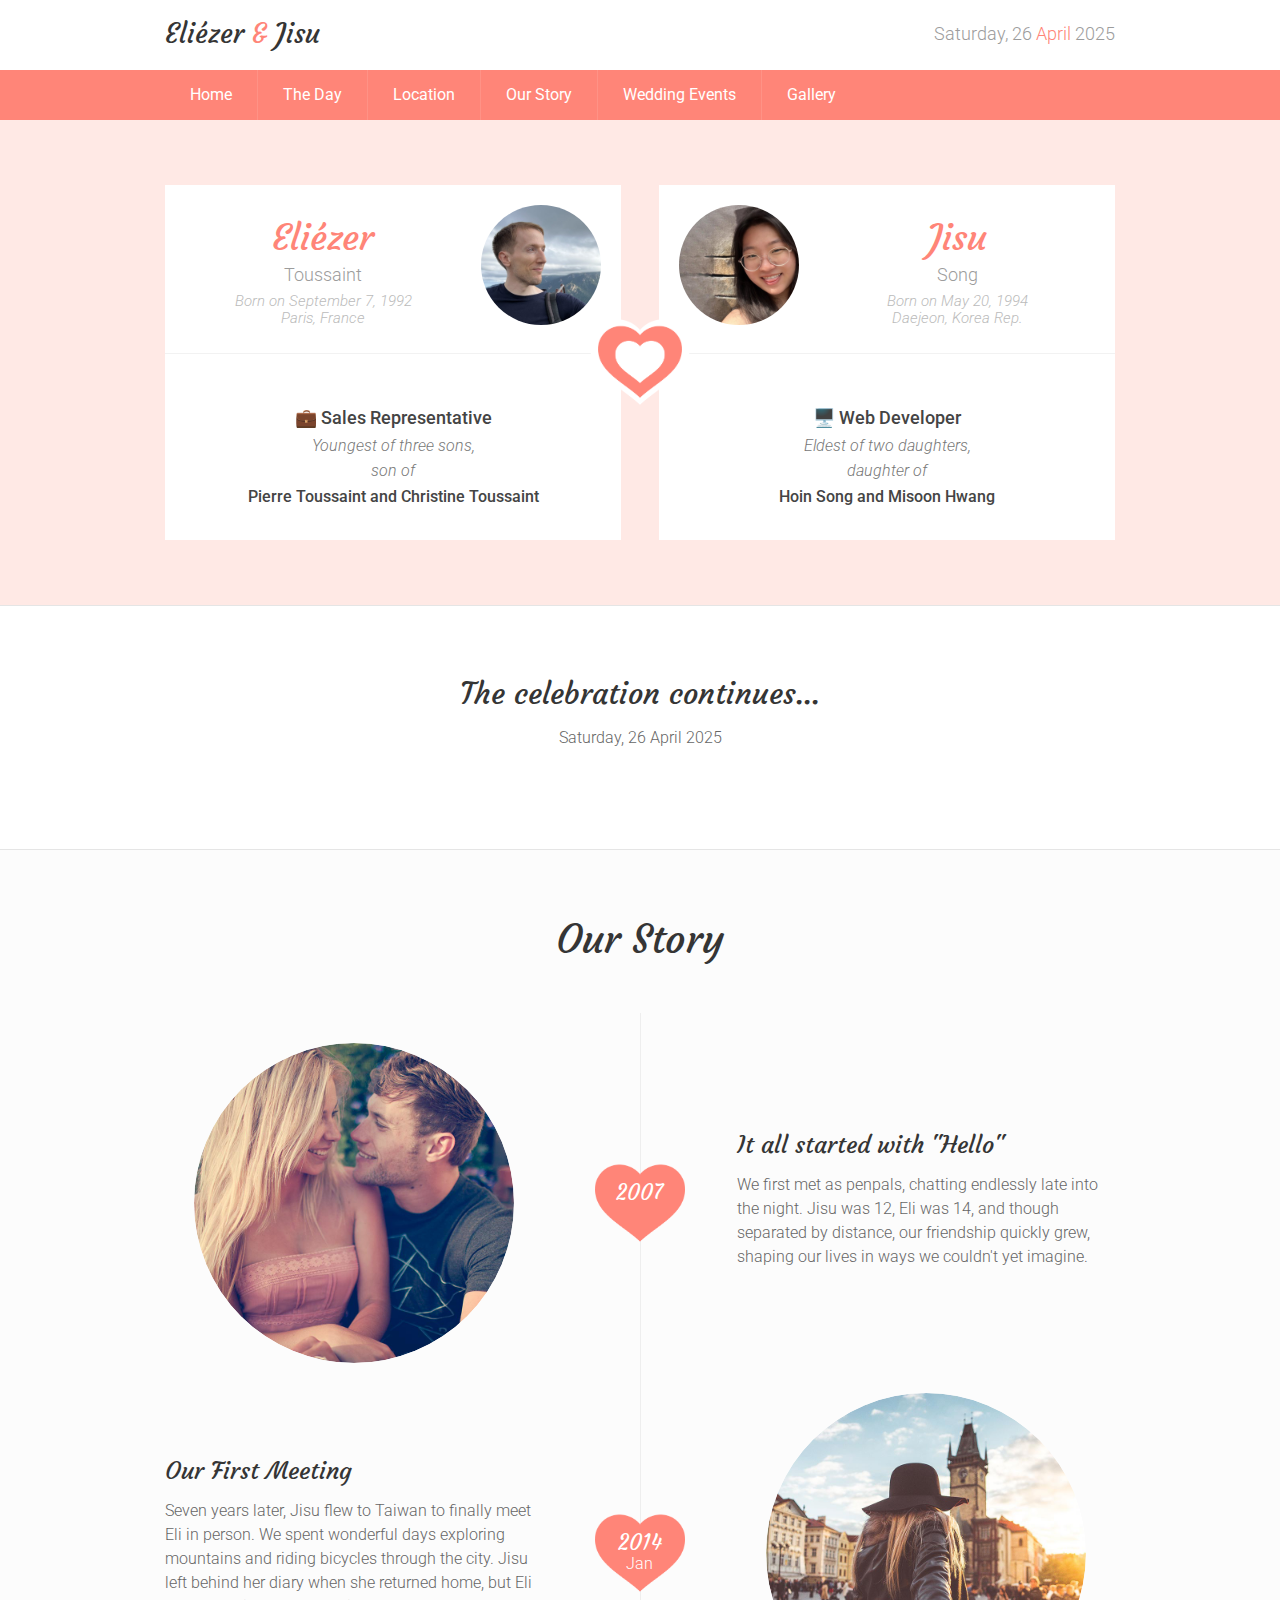
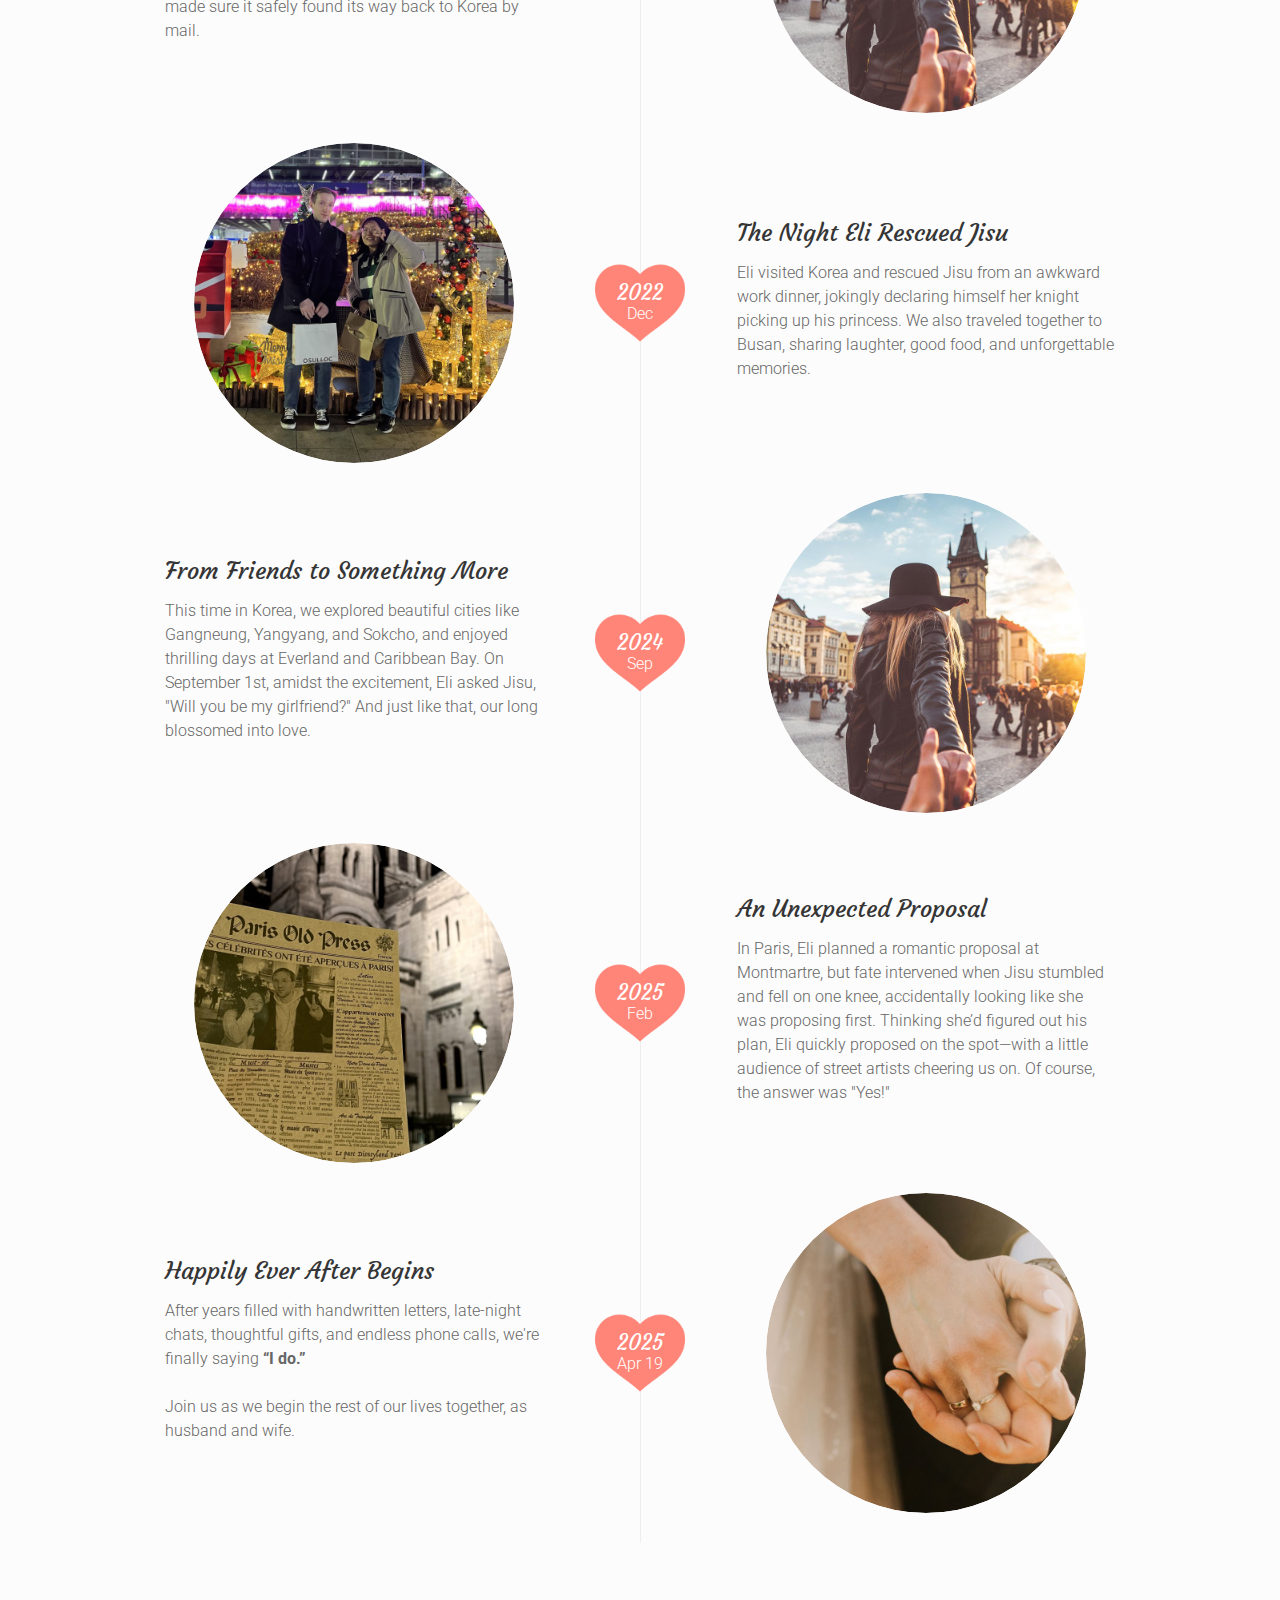
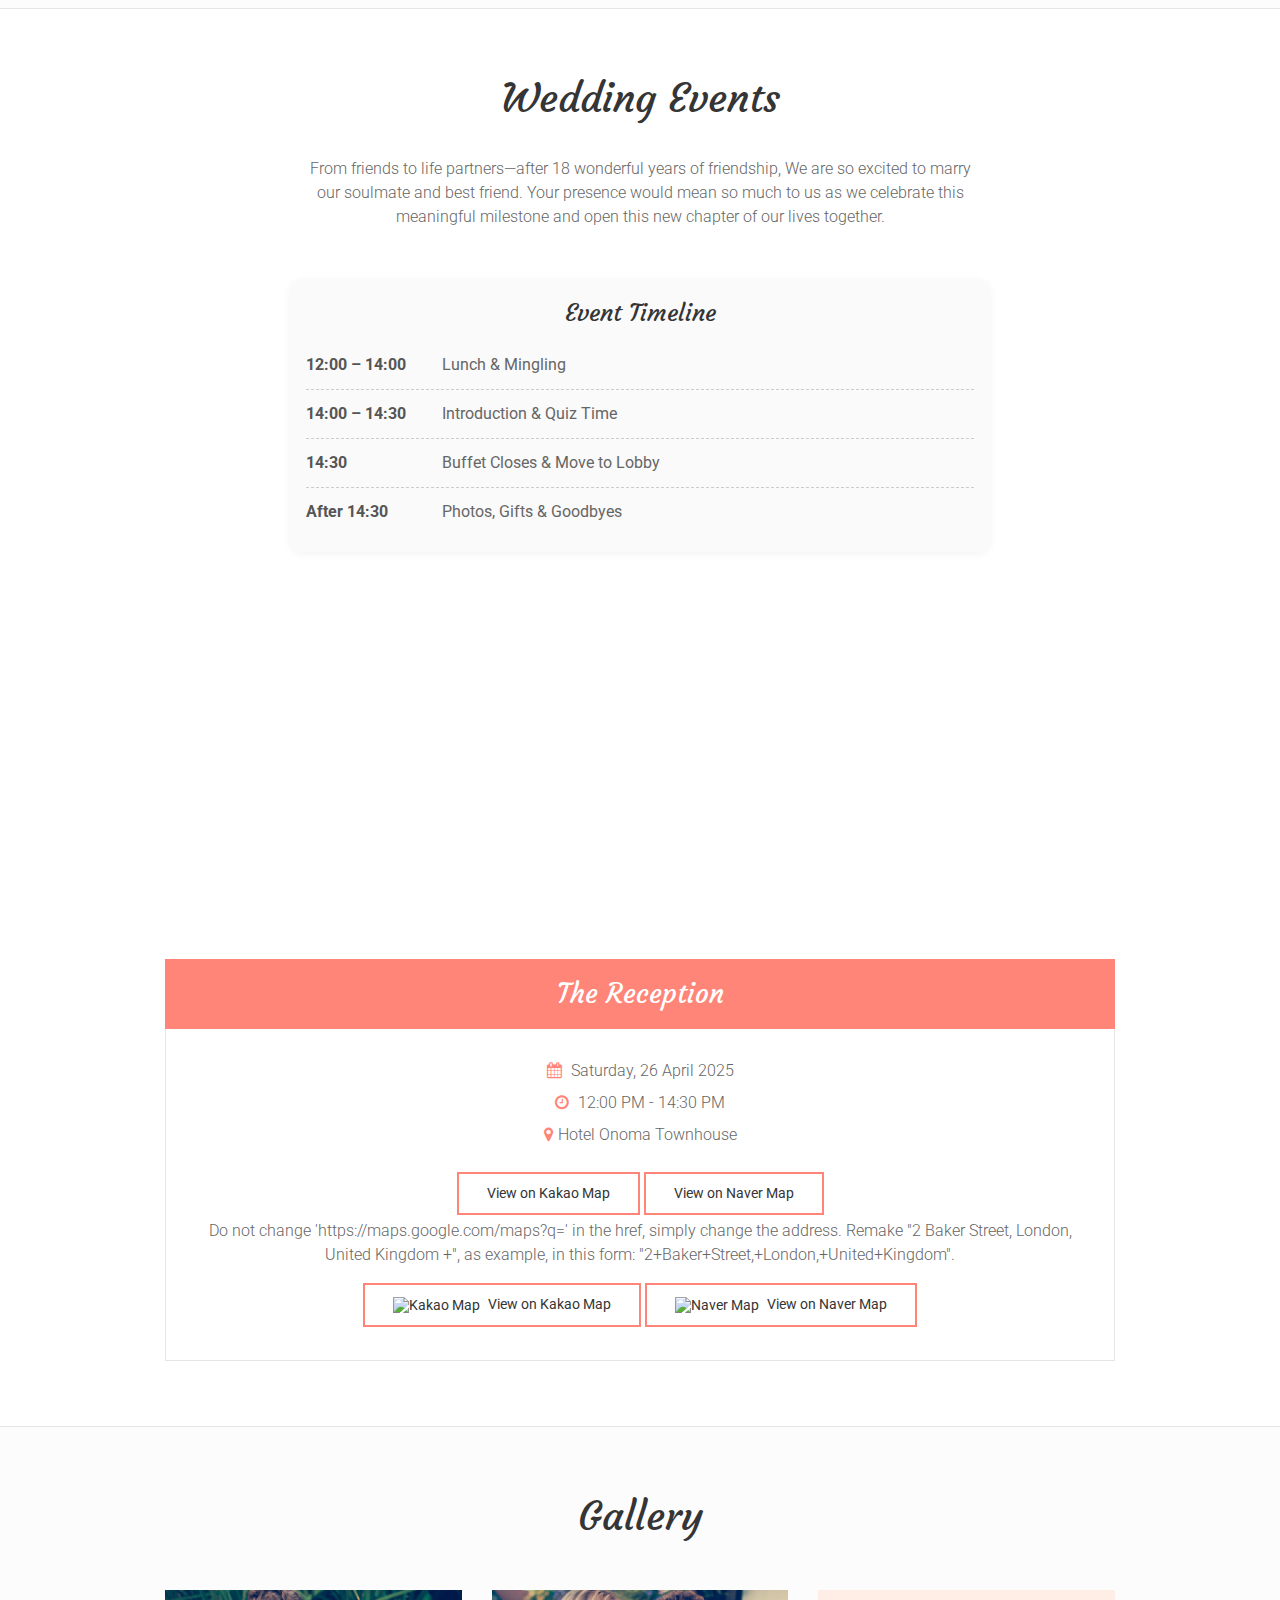
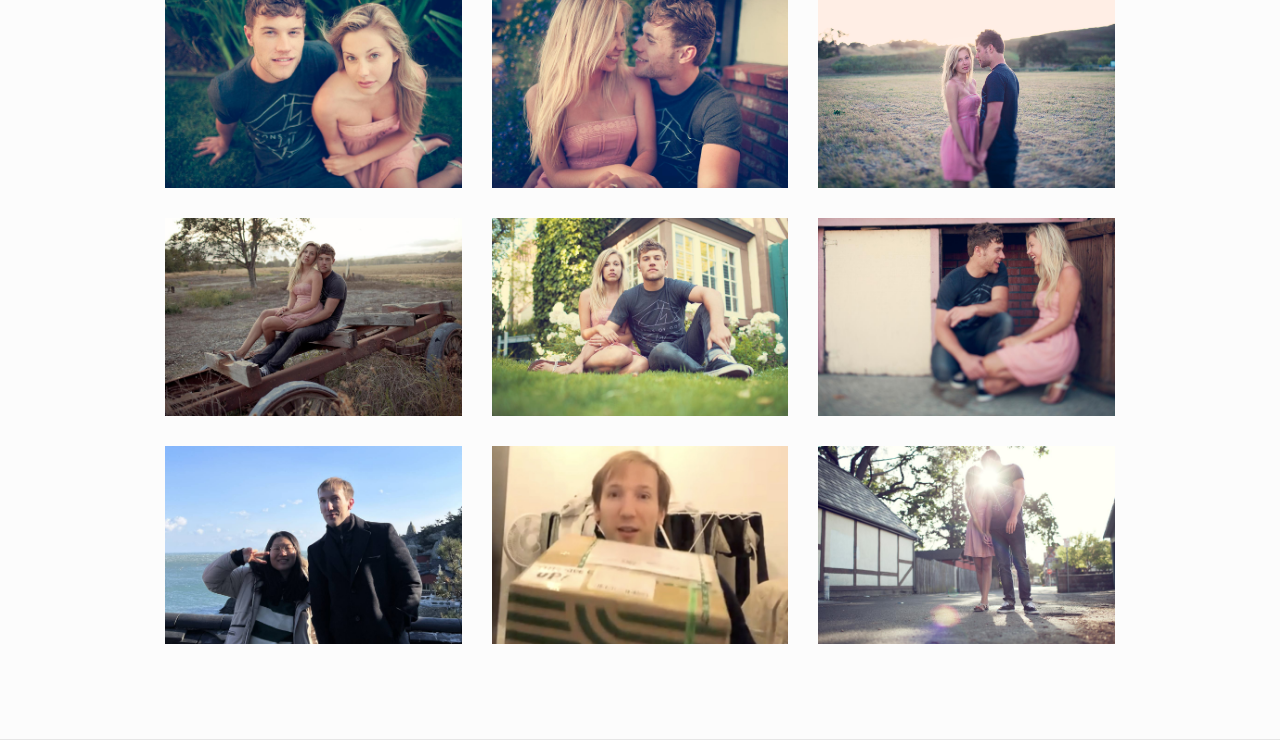
==== commit 18191f4a: "map button improved" ====
--- a/index_en.html
+++ b/index_en.html
@@ -431,7 +431,20 @@
                   <div class="map-buttons" style="text-align: center; margin-top: 1rem;">
                     <a class="button small-button lightbox mfp-iframe" href="https://kko.kakao.com/sCZIbkOu-k">View on Kakao Map</a>
                     <a class="button small-button lightbox mfp-iframe" href="https://naver.me/5bVsyHYD">View on Naver Map</a>
-                  </div><!-- Do not change 'https://maps.google.com/maps?q=' in the href, simply change the address. Remake "2 Baker Street, London, United Kingdom +", as example, in this form: "2+Baker+Street,+London,+United+Kingdom". -->
+                  </div>Do not change 'https://maps.google.com/maps?q=' in the href, simply change the address. Remake "2 Baker Street, London, United Kingdom +", as example, in this form: "2+Baker+Street,+London,+United+Kingdom".
+
+                  <div class="map-buttons" style="text-align: center; margin-top: 1rem;">
+                    <a class="button small-button lightbox mfp-iframe" href="https://kko.kakao.com/sCZIbkOu-k">
+                      <img src="https://t1.kakaocdn.net/kakaocorp/kakaocorp/admin/common/img/icon/favicon.ico" alt="Kakao Map" style="width: 16px; vertical-align: middle; margin-right: 5px;">
+                      View on Kakao Map
+                    </a>
+                    <a class="button small-button lightbox mfp-iframe" href="https://naver.me/5bVsyHYD">
+                      <img src="https://ssl.pstatic.net/static/maps/m/ico/favicon-192x192.png" alt="Naver Map" style="width: 16px; vertical-align: middle; margin-right: 5px;">
+                      View on Naver Map
+                    </a>
+                  </div>
+
+
                 </div>
               </div>
               <!-- /Party Block -->
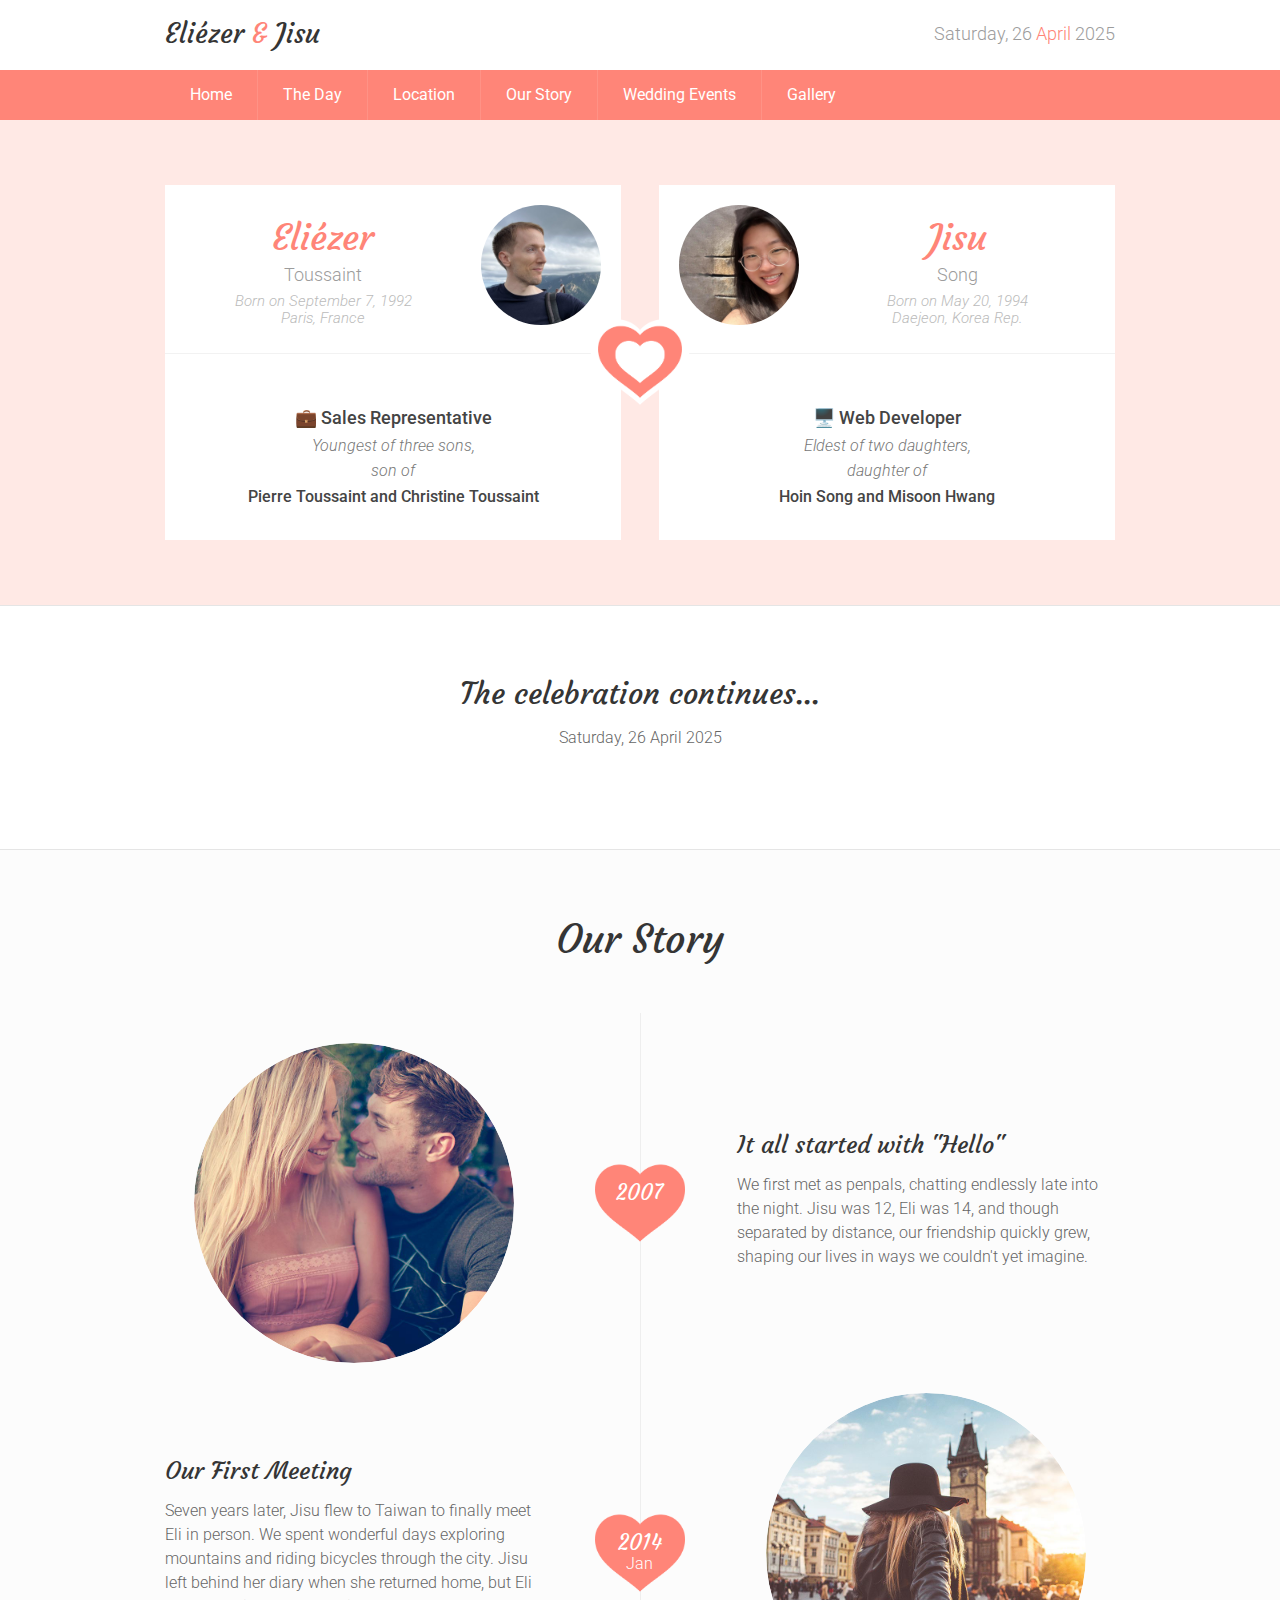
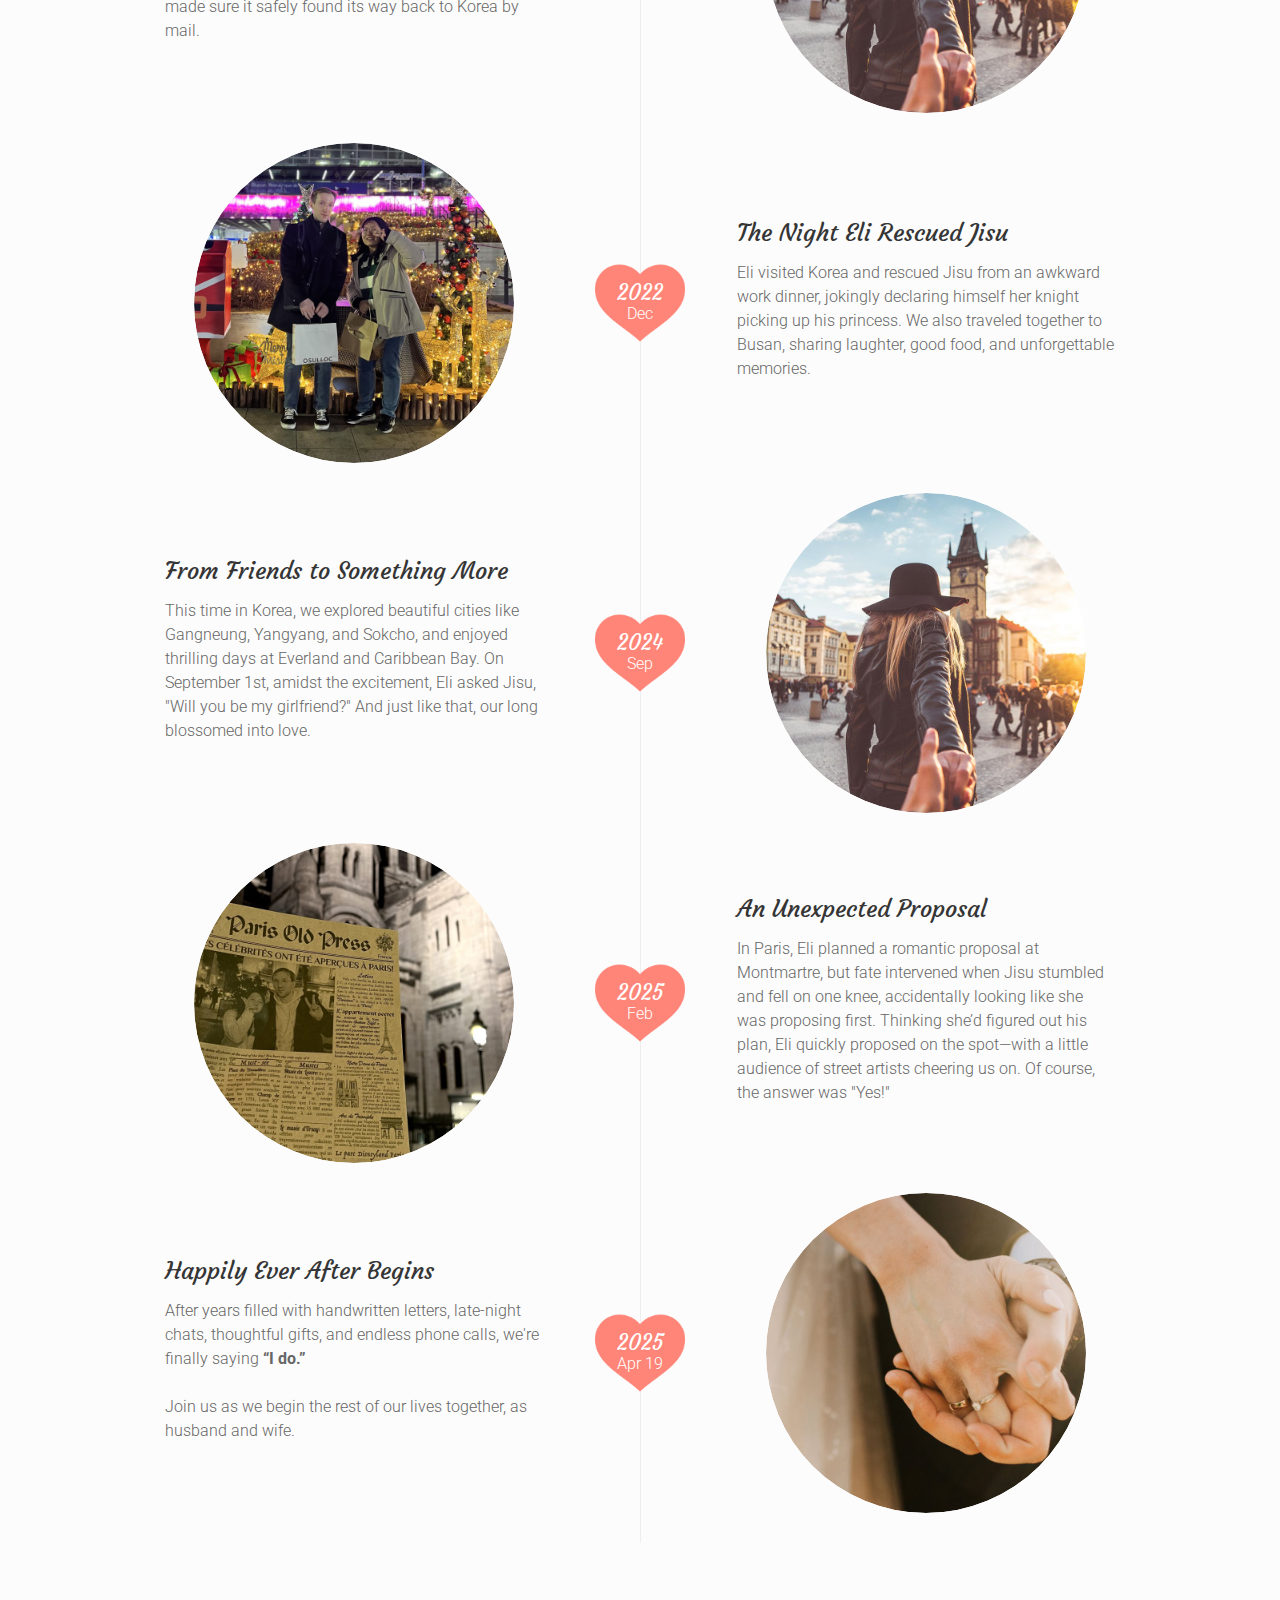
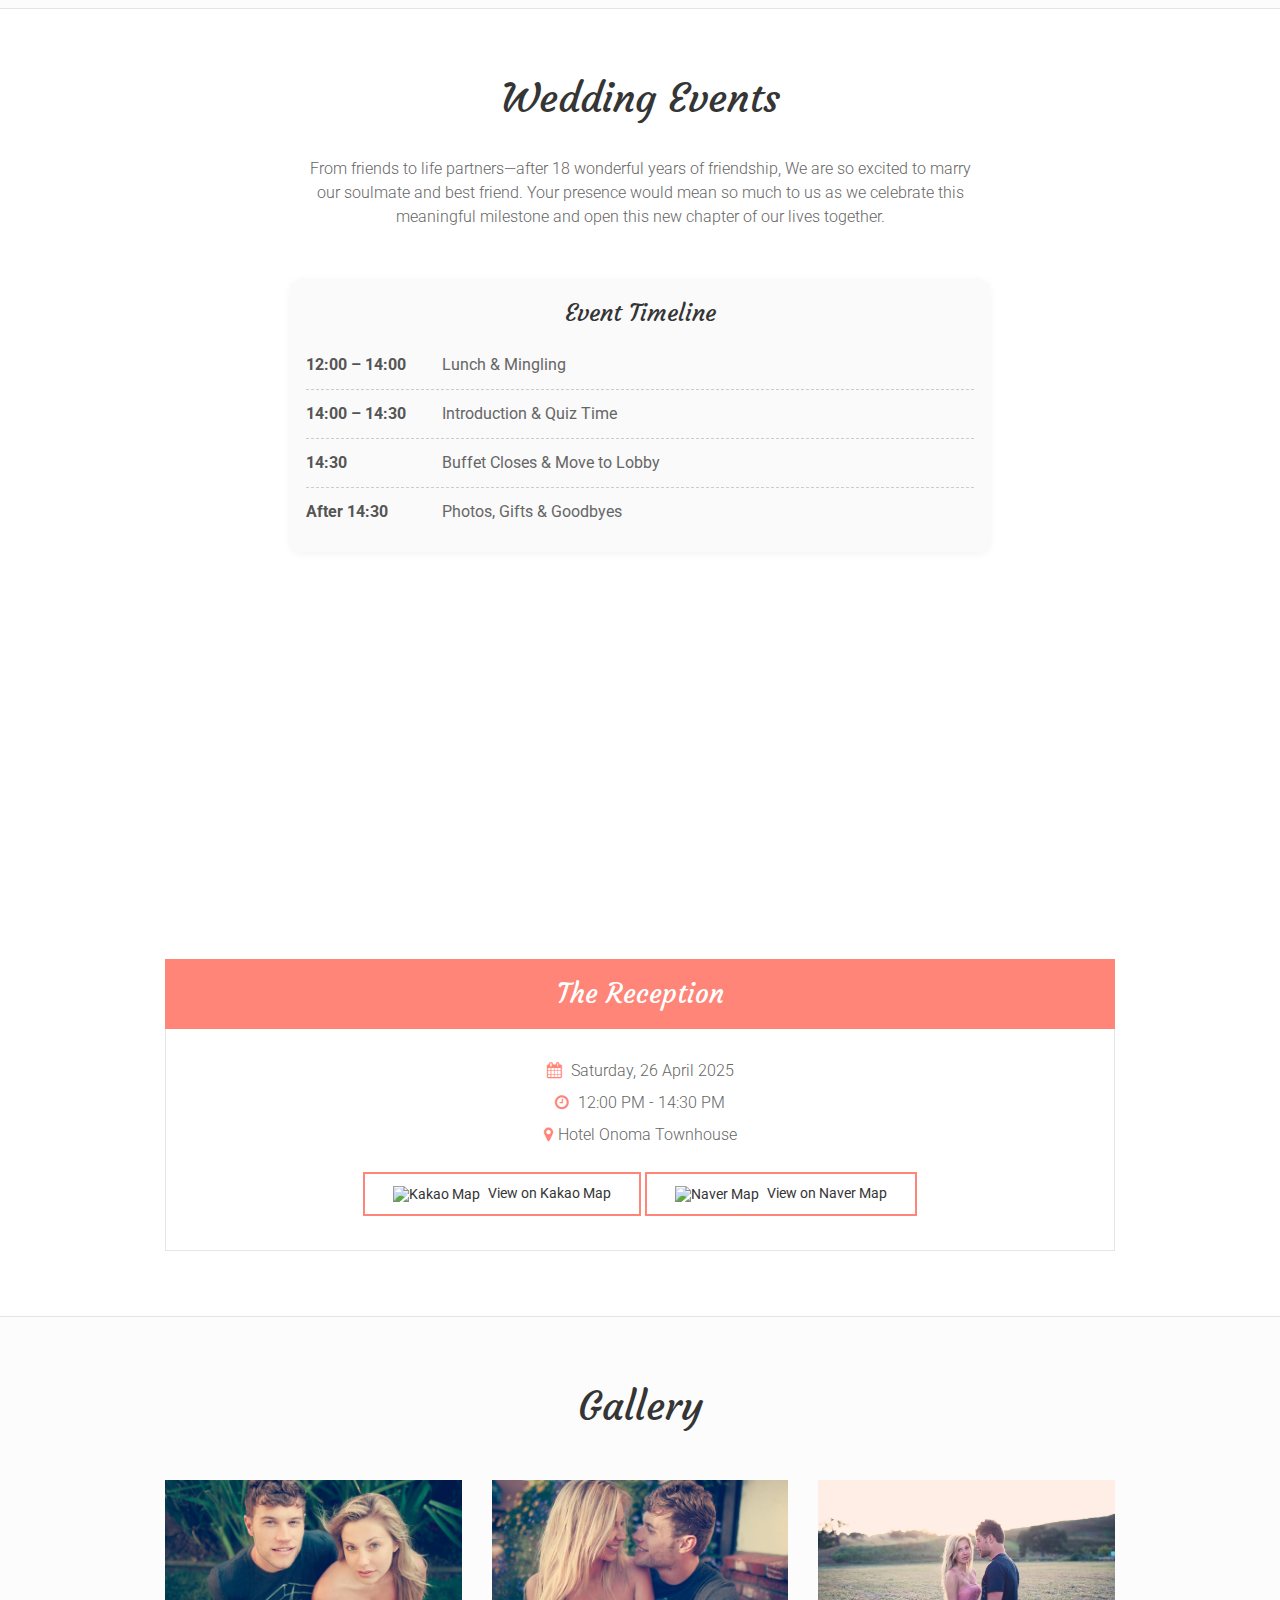
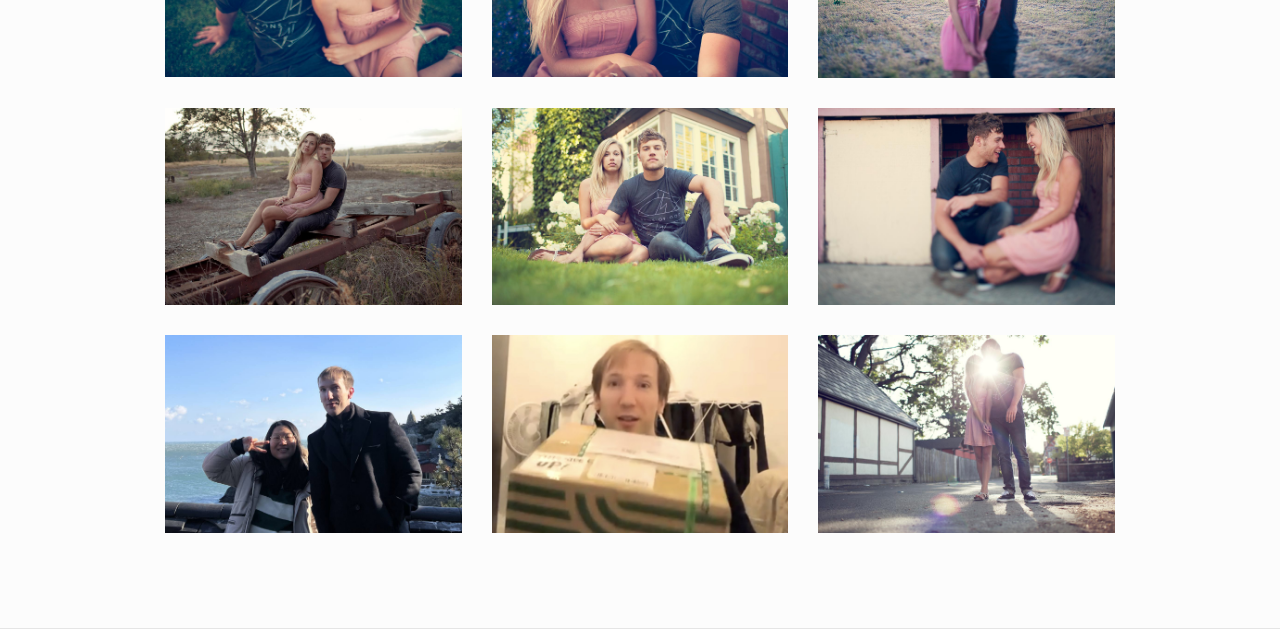
==== commit 2ae4fdde: "map button improved_eg" ====
--- a/index_en.html
+++ b/index_en.html
@@ -428,18 +428,19 @@
                   <div class="event-date"><i class="fa fa-calendar"></i> Saturday, 26 April 2025</div>
                   <div class="event-time"><i class="fa fa-clock-o"></i> 12:00 PM - 14:30 PM</div>
                   <div class="event-address"><i class="fa fa-map-marker"></i>Hotel Onoma Townhouse</div>
-                  <div class="map-buttons" style="text-align: center; margin-top: 1rem;">
+                  <!-- <div class="map-buttons" style="text-align: center; margin-top: 1rem;">
                     <a class="button small-button lightbox mfp-iframe" href="https://kko.kakao.com/sCZIbkOu-k">View on Kakao Map</a>
                     <a class="button small-button lightbox mfp-iframe" href="https://naver.me/5bVsyHYD">View on Naver Map</a>
-                  </div>Do not change 'https://maps.google.com/maps?q=' in the href, simply change the address. Remake "2 Baker Street, London, United Kingdom +", as example, in this form: "2+Baker+Street,+London,+United+Kingdom".
+                  </div> -->
+                  <!-- Do not change 'https://maps.google.com/maps?q=' in the href, simply change the address. Remake "2 Baker Street, London, United Kingdom +", as example, in this form: "2+Baker+Street,+London,+United+Kingdom". -->
 
                   <div class="map-buttons" style="text-align: center; margin-top: 1rem;">
                     <a class="button small-button lightbox mfp-iframe" href="https://kko.kakao.com/sCZIbkOu-k">
-                      <img src="https://t1.kakaocdn.net/kakaocorp/kakaocorp/admin/common/img/icon/favicon.ico" alt="Kakao Map" style="width: 16px; vertical-align: middle; margin-right: 5px;">
+                      <img src="https://map.kakao.com/favicon.ico" alt="Kakao Map" style="width: 16px; vertical-align: middle; margin-right: 5px;">
                       View on Kakao Map
                     </a>
                     <a class="button small-button lightbox mfp-iframe" href="https://naver.me/5bVsyHYD">
-                      <img src="https://ssl.pstatic.net/static/maps/m/ico/favicon-192x192.png" alt="Naver Map" style="width: 16px; vertical-align: middle; margin-right: 5px;">
+                      <img src="https://map.naver.com/p/assets/icons/favicon.ico" alt="Naver Map" style="width: 16px; vertical-align: middle; margin-right: 5px;">
                       View on Naver Map
                     </a>
                   </div>
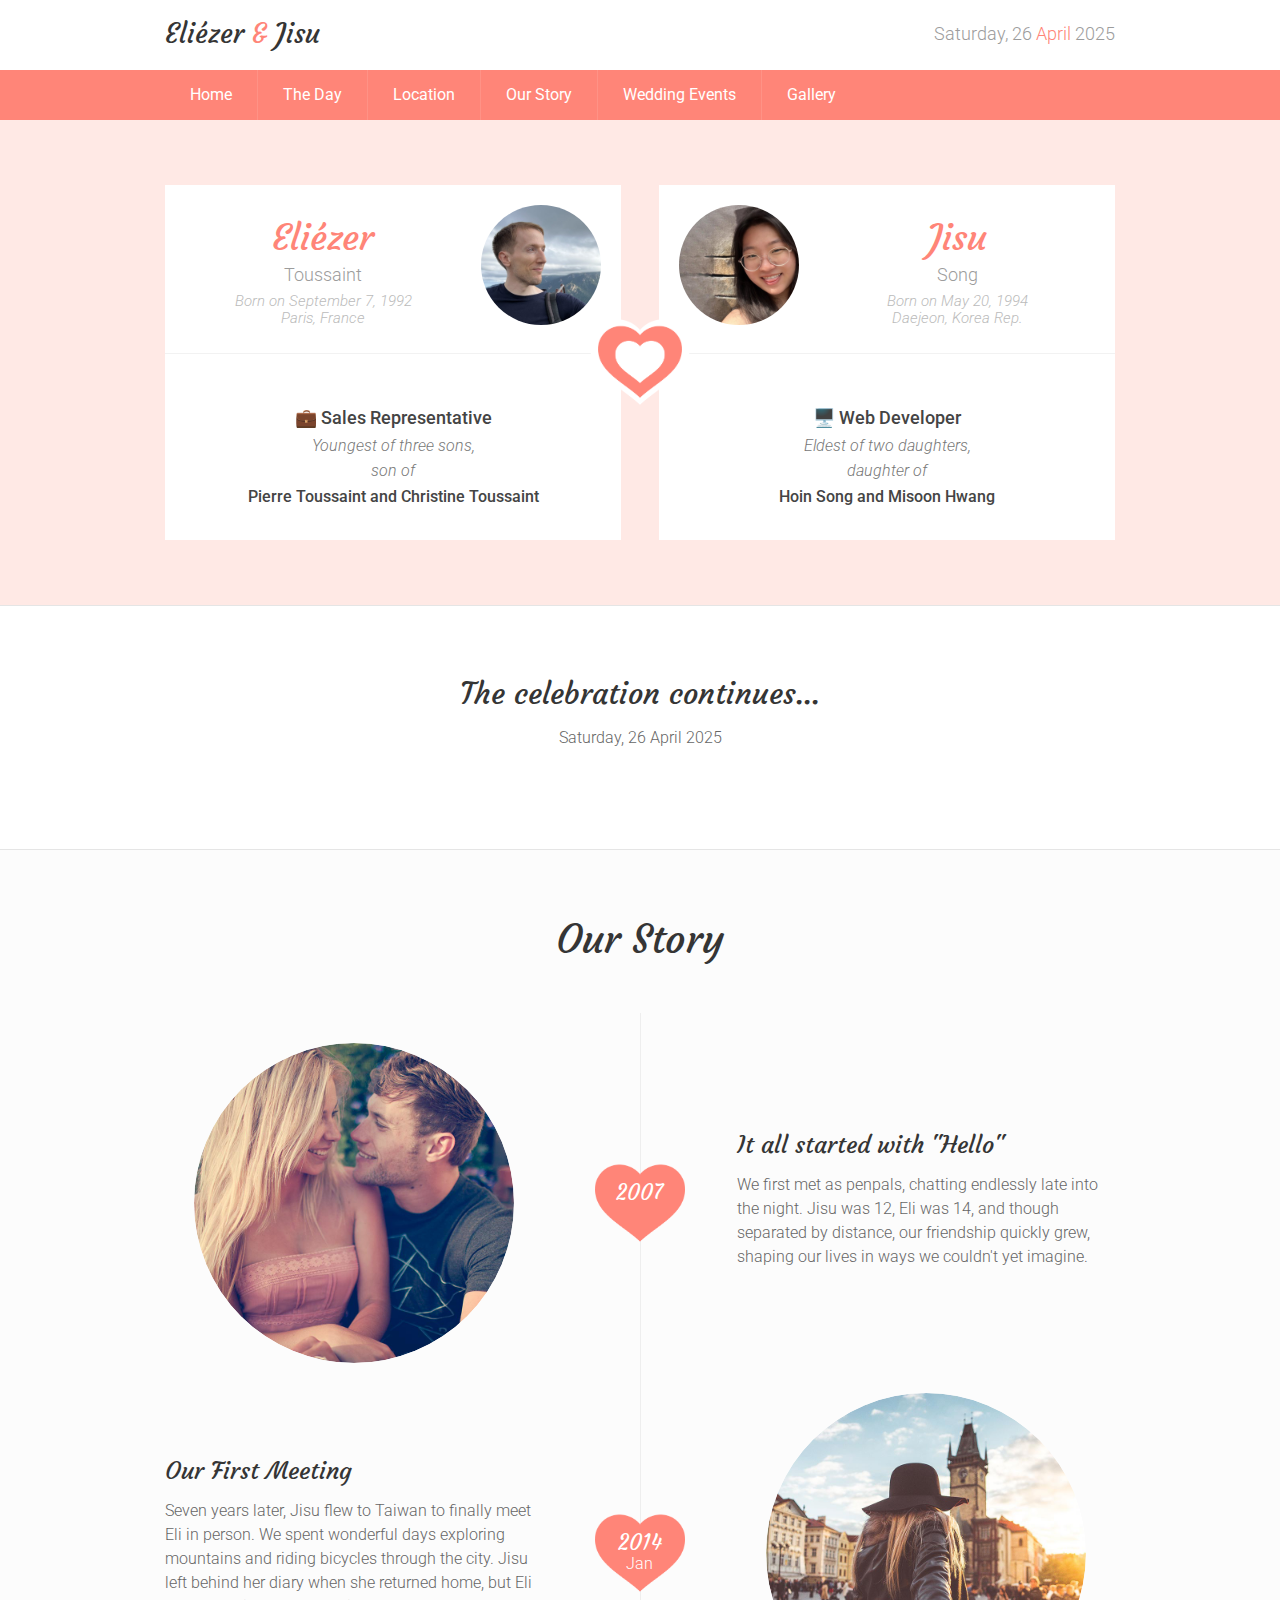
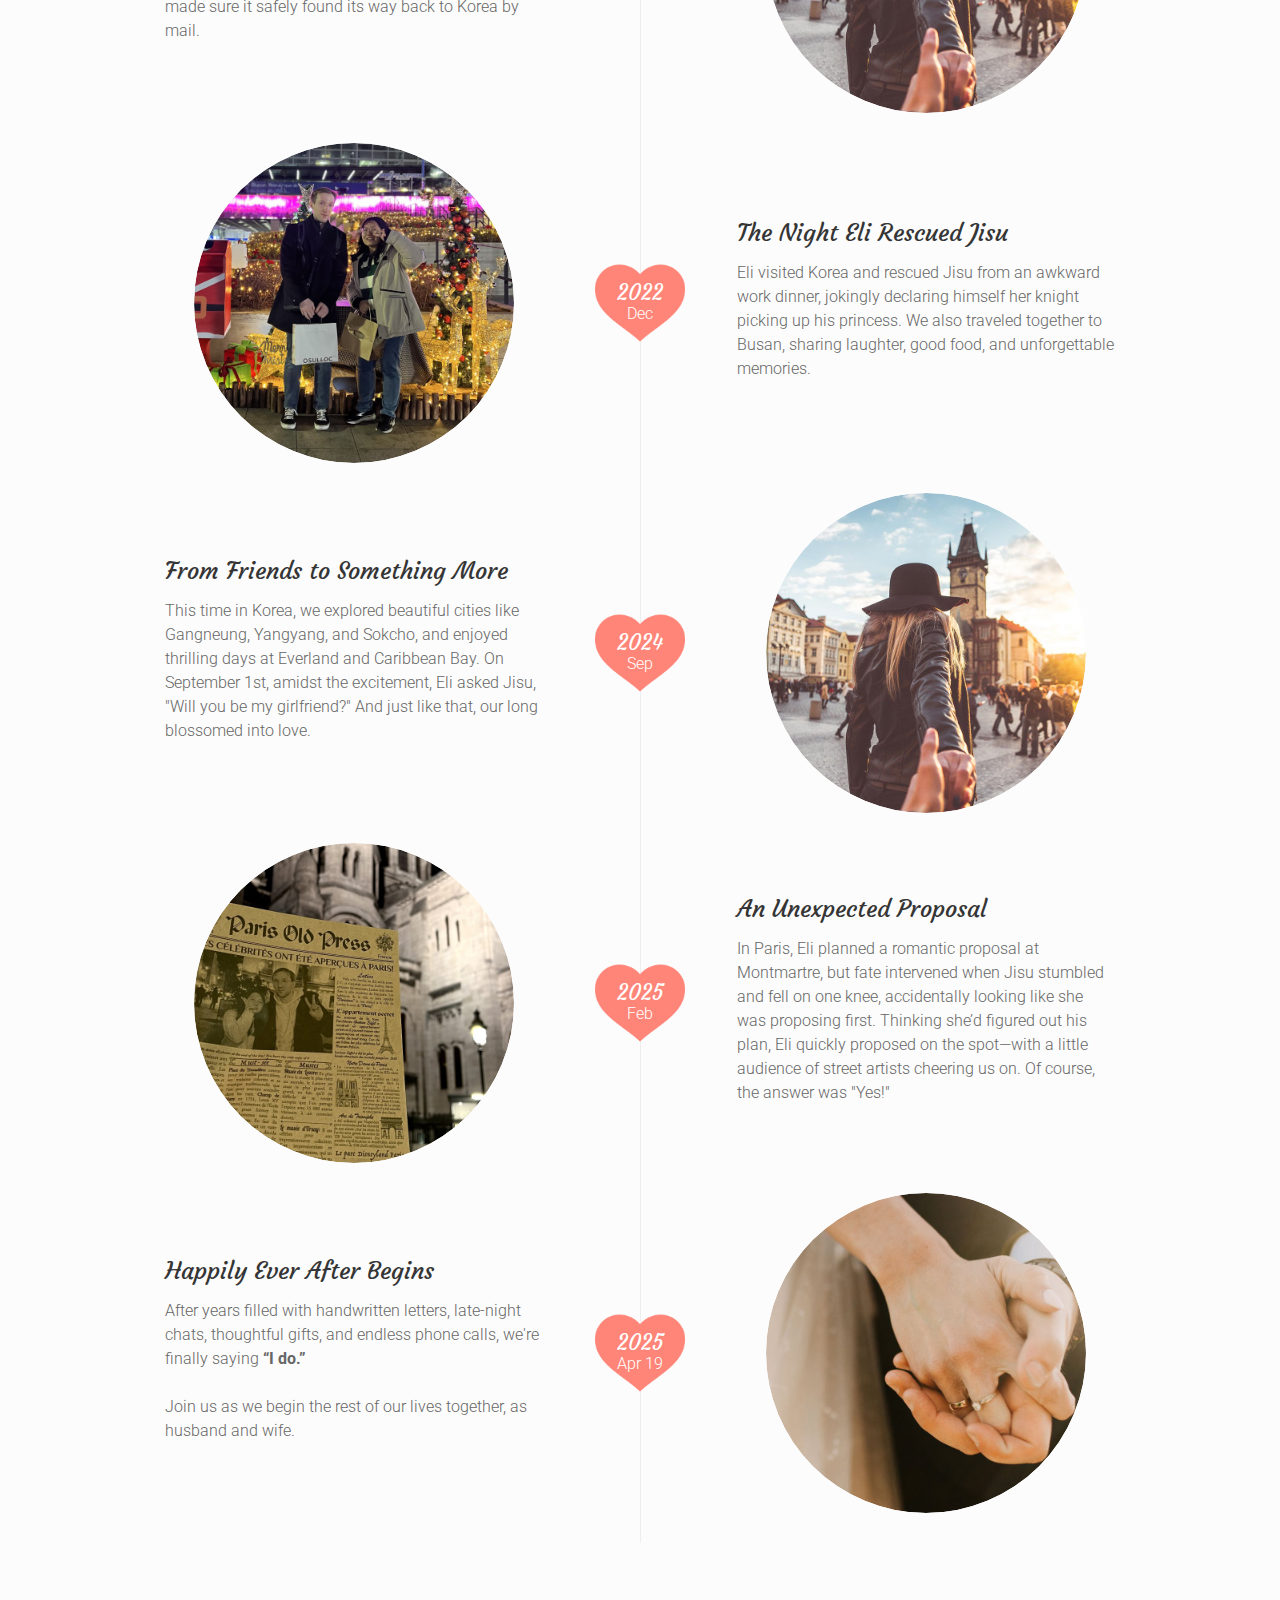
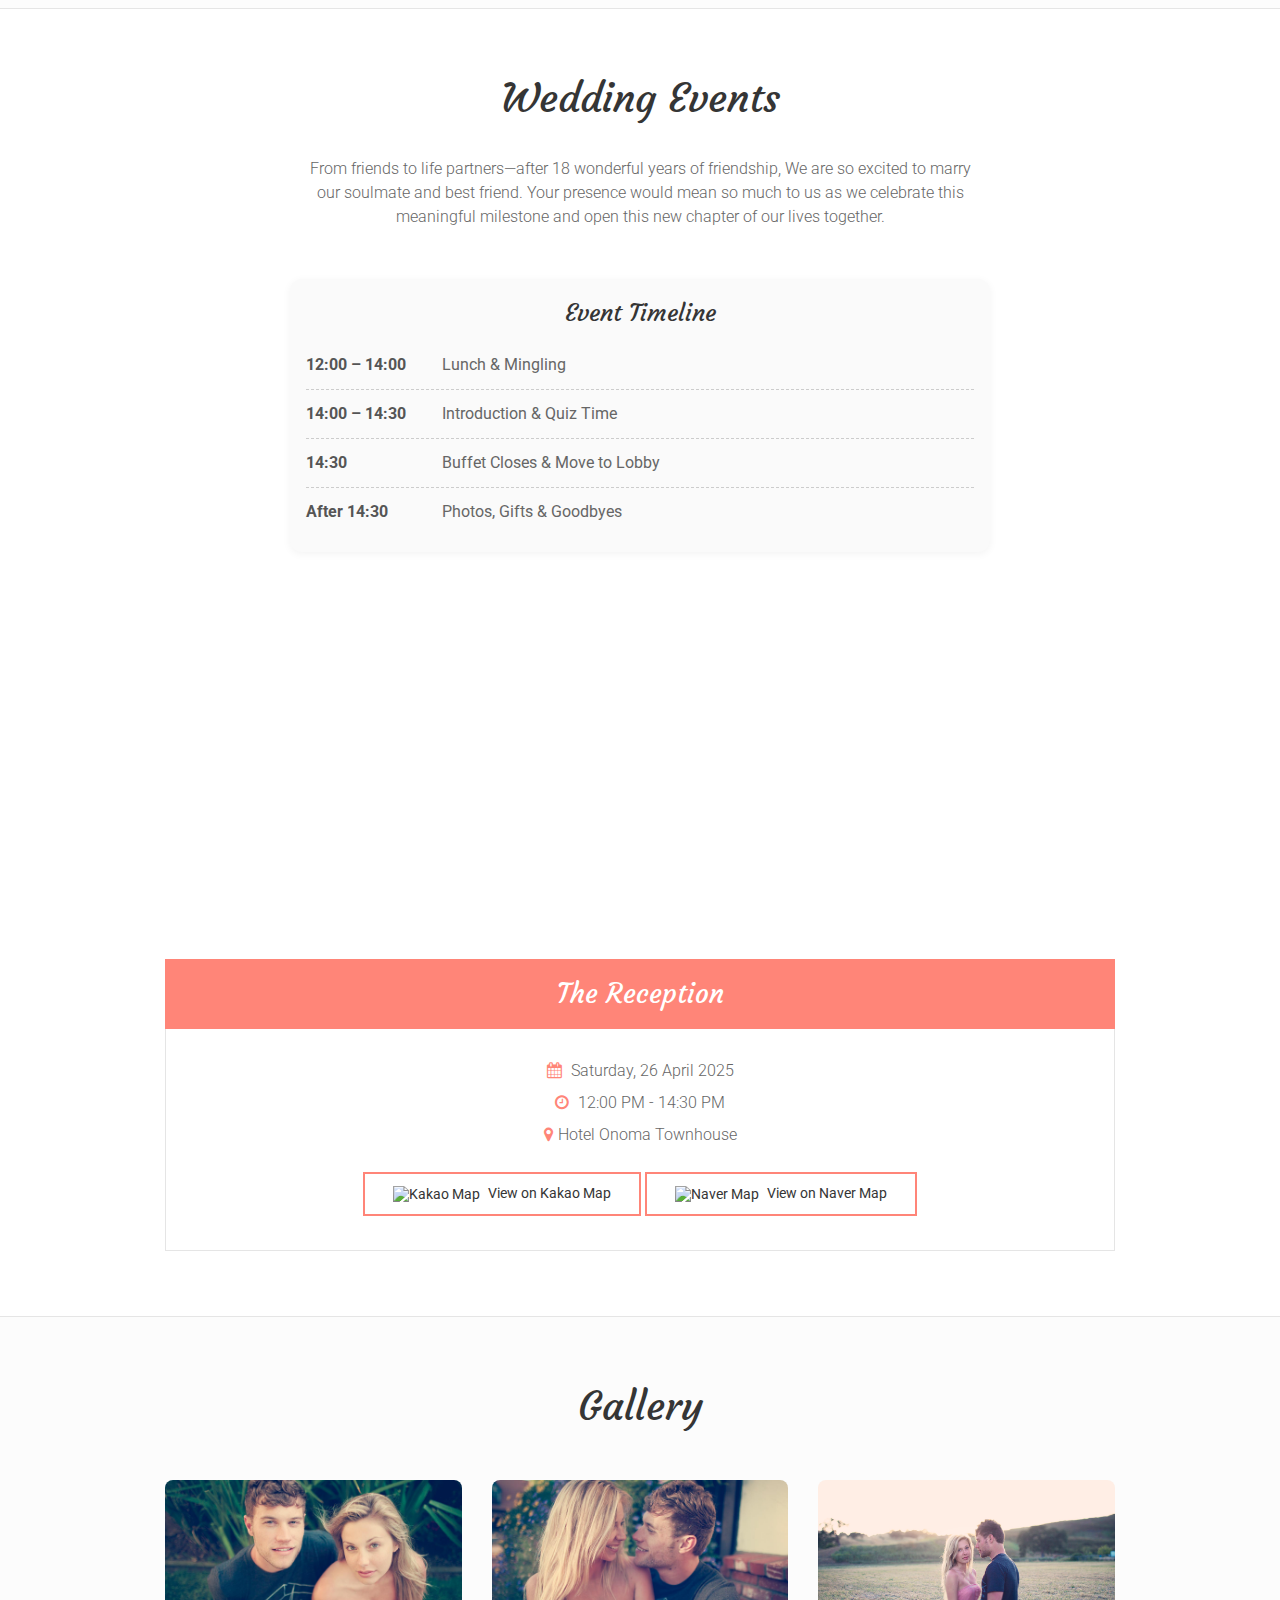
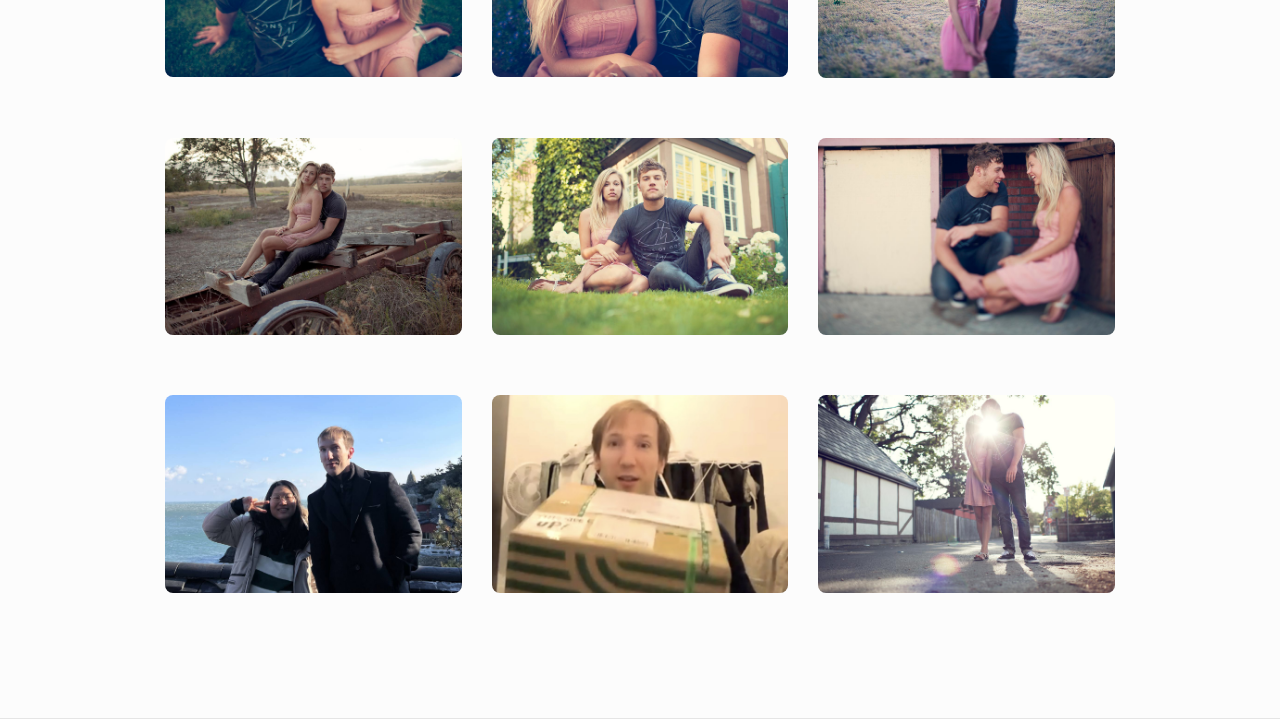
==== commit 78cad92a: "gallery div update on all language" ====
--- a/index_en.html
+++ b/index_en.html
@@ -440,7 +440,7 @@
                       View on Kakao Map
                     </a>
                     <a class="button small-button lightbox mfp-iframe" href="https://naver.me/5bVsyHYD">
-                      <img src="https://map.naver.com/p/assets/icons/favicon.ico" alt="Naver Map" style="width: 16px; vertical-align: middle; margin-right: 5px;">
+                      <img src="https://img.utdstc.com/icon/2c9/0c1/2c90c10353253009ee71eea6cae1228881ef6274e05b26b9cfa20a54993a103c" alt="Naver Map" style="width: 16px; vertical-align: middle; margin-right: 5px;">
                       View on Naver Map
                     </a>
                   </div>
@@ -464,58 +464,94 @@
             <!-- Gallery Items -->
             <div class="row gallery-grid">
               <div class="col-sm-6 col-md-4 gallery-item">
-                <a href="images/gallery/gallery_photo_1.jpg" title="Proin fermentum ante ut dui porttitor semper">
-                  <img src="images/gallery/gallery_photo_1.jpg" alt="" />
-                  <div class="mask"></div>
-                </a>
-              </div>
-              <div class="col-sm-6 col-md-4 gallery-item">
-                <a href="images/gallery/gallery_photo_2.jpg" title="Proin fermentum ante ut dui porttitor semper">
-                  <img src="images/gallery/gallery_photo_2.jpg" alt="" />
-                  <div class="mask"></div>
-                </a>
-              </div>
-              <div class="col-sm-6 col-md-4 gallery-item">
-                <a href="images/gallery/gallery_photo_3.jpg" title="Proin fermentum ante ut dui porttitor semper">
-                  <img src="images/gallery/gallery_photo_3.jpg" alt="" />
-                  <div class="mask"></div>
-                </a>
-              </div>
-              <div class="col-sm-6 col-md-4 gallery-item">
-                <a href="images/gallery/gallery_photo_4.jpg" title="Proin fermentum ante ut dui porttitor semper">
-                  <img src="images/gallery/gallery_photo_4.jpg" alt="" />
-                  <div class="mask"></div>
-                </a>
-              </div>
-              <div class="col-sm-6 col-md-4 gallery-item">
-                <a href="images/gallery/gallery_photo_5.jpg" title="Proin fermentum ante ut dui porttitor semper">
-                  <img src="images/gallery/gallery_photo_5.jpg" alt="" />
-                  <div class="mask"></div>
-                </a>
-              </div>
-              <div class="col-sm-6 col-md-4 gallery-item">
-                <a href="images/gallery/gallery_photo_6.jpg" title="Proin fermentum ante ut dui porttitor semper">
-                  <img src="images/gallery/gallery_photo_6.jpg" alt="" />
-                  <div class="mask"></div>
-                </a>
-              </div>
-              <div class="col-sm-6 col-md-4 gallery-item">
-                <a href="images/gallery/gallery_photo_7.jpg" title="Proin fermentum ante ut dui porttitor semper">
-                  <img src="images/gallery/gallery_photo_7.jpg" alt="" />
-                  <div class="mask"></div>
-                </a>
-              </div>
-              <div class="col-sm-6 col-md-4 gallery-item">
-                <a href="images/gallery/gallery_photo_8.jpg" title="Proin fermentum ante ut dui porttitor semper">
-                  <img src="images/gallery/gallery_photo_8.jpg" alt="" />
-                  <div class="mask"></div>
-                </a>
-              </div>
-              <div class="col-sm-6 col-md-4 gallery-item">
-                <a href="images/gallery/gallery_photo_9.jpg" title="Proin fermentum ante ut dui porttitor semper">
-                  <img src="images/gallery/gallery_photo_9.jpg" alt="" />
-                  <div class="mask"></div>
-                </a>
+                <div class="gallery-item">
+                  <div class="image-wrapper">
+                    <img src="images/gallery/gallery_photo_1.jpg" alt="Wedding Day" />
+                    <div class="overlay">
+                      <p class="overlay-text">📅 Apr 19 — Wedding Day 💍</p>
+                    </div>
+                  </div>
+                </div>
+              </div>
+              <div class="col-sm-6 col-md-4 gallery-item">
+                <div class="gallery-item">
+                  <div class="image-wrapper">
+                    <img src="images/gallery/gallery_photo_2.jpg" alt="Wedding Day" />
+                    <div class="overlay">
+                      <p class="overlay-text">📅 Apr 19 — Wedding Day 💍</p>
+                    </div>
+                  </div>
+                </div>
+              </div>
+              <div class="col-sm-6 col-md-4 gallery-item">
+                <div class="gallery-item">
+                  <div class="image-wrapper">
+                    <img src="images/gallery/gallery_photo_3.jpg" alt="Wedding Day" />
+                    <div class="overlay">
+                      <p class="overlay-text">📅 Apr 19 — Wedding Day 💍</p>
+                    </div>
+                  </div>
+                </div>
+              </div>
+              <div class="col-sm-6 col-md-4 gallery-item">
+                <div class="gallery-item">
+                  <div class="image-wrapper">
+                    <img src="images/gallery/gallery_photo_4.jpg" alt="Wedding Day" />
+                    <div class="overlay">
+                      <p class="overlay-text">📅 Apr 19 — Wedding Day 💍</p>
+                    </div>
+                  </div>
+                </div>
+              </div>
+              <div class="col-sm-6 col-md-4 gallery-item">
+                <div class="gallery-item">
+                  <div class="image-wrapper">
+                    <img src="images/gallery/gallery_photo_5.jpg" alt="Wedding Day" />
+                    <div class="overlay">
+                      <p class="overlay-text">📅 Apr 19 — Wedding Day 💍</p>
+                    </div>
+                  </div>
+                </div>
+              </div>
+              <div class="col-sm-6 col-md-4 gallery-item">
+                <div class="gallery-item">
+                  <div class="image-wrapper">
+                    <img src="images/gallery/gallery_photo_6.jpg" alt="Wedding Day" />
+                    <div class="overlay">
+                      <p class="overlay-text">📅 Apr 19 — Wedding Day 💍</p>
+                    </div>
+                  </div>
+                </div>
+              </div>
+              <div class="col-sm-6 col-md-4 gallery-item">
+                <div class="gallery-item">
+                  <div class="image-wrapper">
+                    <img src="images/gallery/gallery_photo_7.jpg" alt="Wedding Day" />
+                    <div class="overlay">
+                      <p class="overlay-text">📅 Apr 19 — Wedding Day 💍</p>
+                    </div>
+                  </div>
+                </div>
+              </div>
+              <div class="col-sm-6 col-md-4 gallery-item">
+                <div class="gallery-item">
+                  <div class="image-wrapper">
+                    <img src="images/gallery/gallery_photo_8.jpg" alt="Wedding Day" />
+                    <div class="overlay">
+                      <p class="overlay-text">📅 Apr 19 — Wedding Day 💍</p>
+                    </div>
+                  </div>
+                </div>
+              </div>
+              <div class="col-sm-6 col-md-4 gallery-item">
+                <div class="gallery-item">
+                  <div class="image-wrapper">
+                    <img src="images/gallery/gallery_photo_9.jpg" alt="Wedding Day" />
+                    <div class="overlay">
+                      <p class="overlay-text">📅 Apr 19 — Wedding Day 💍</p>
+                    </div>
+                  </div>
+                </div>
               </div>
             </div>
             <!-- /Gallery Items -->
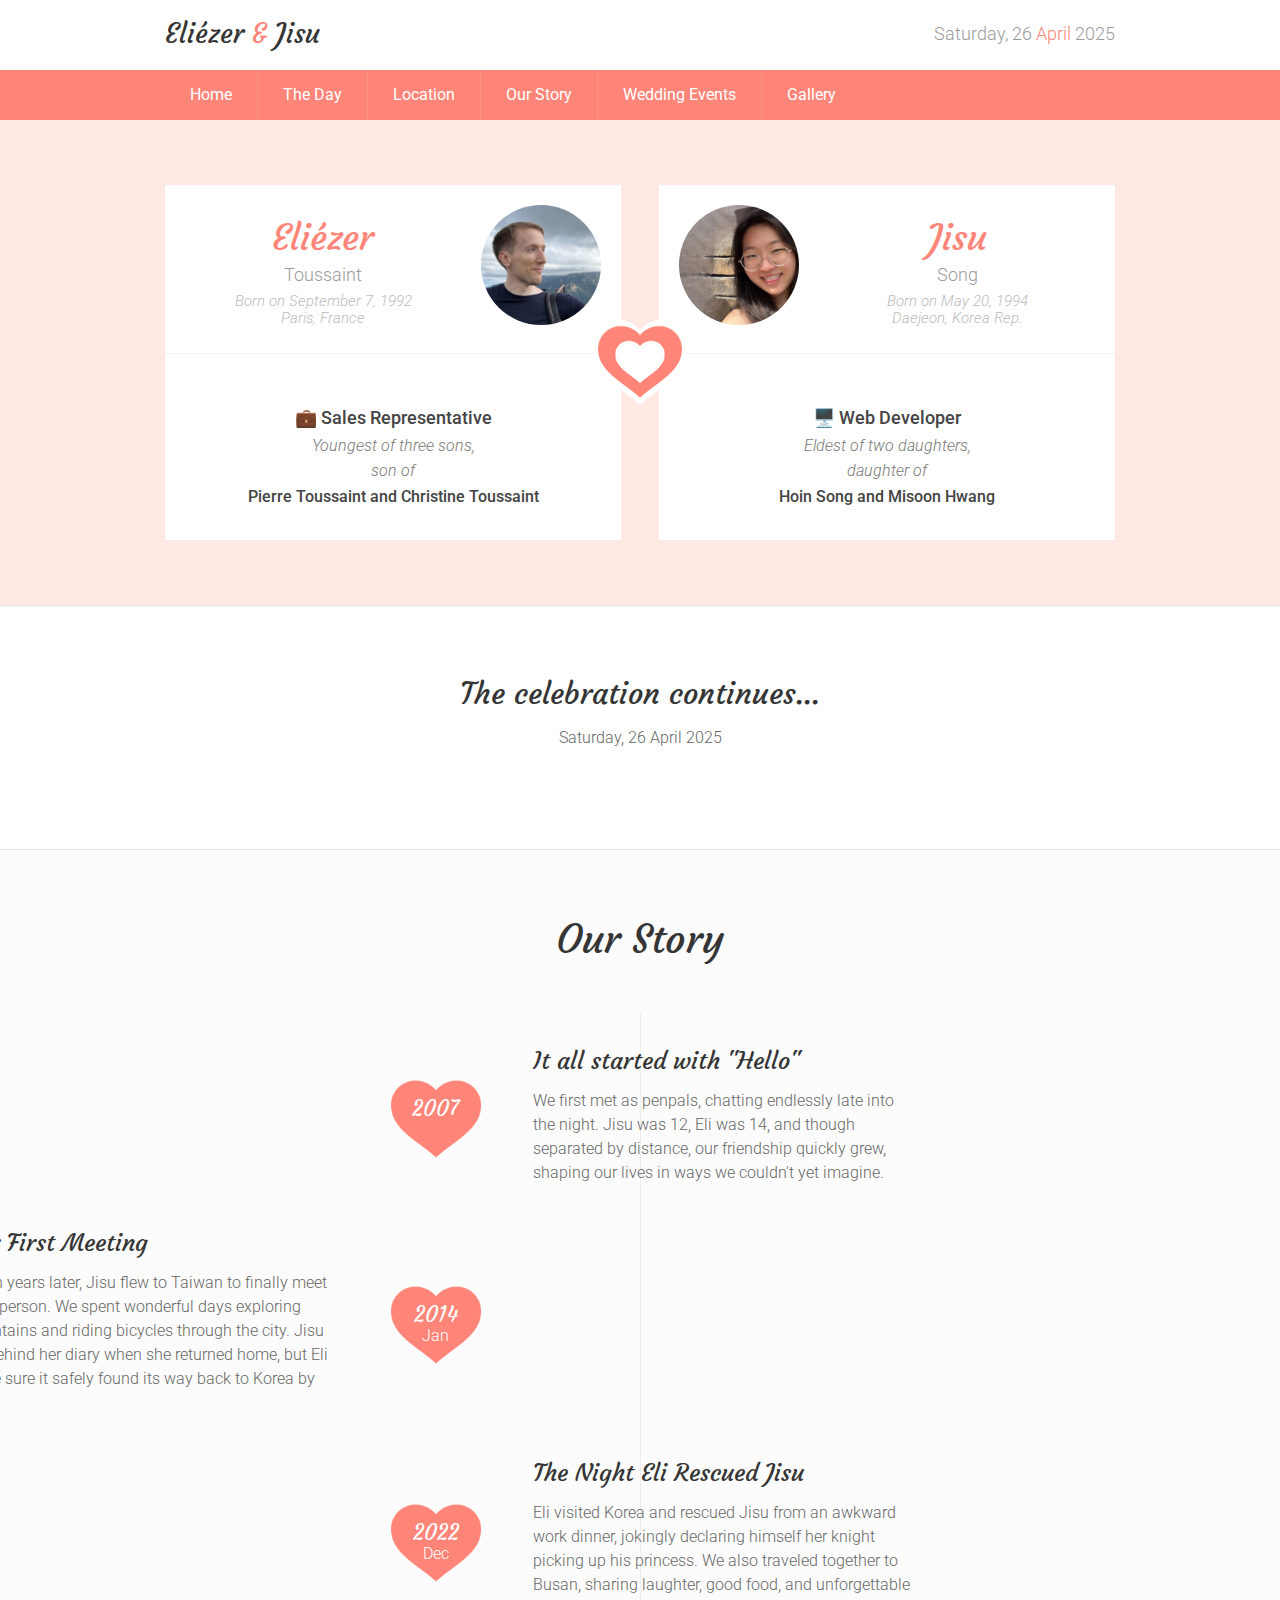
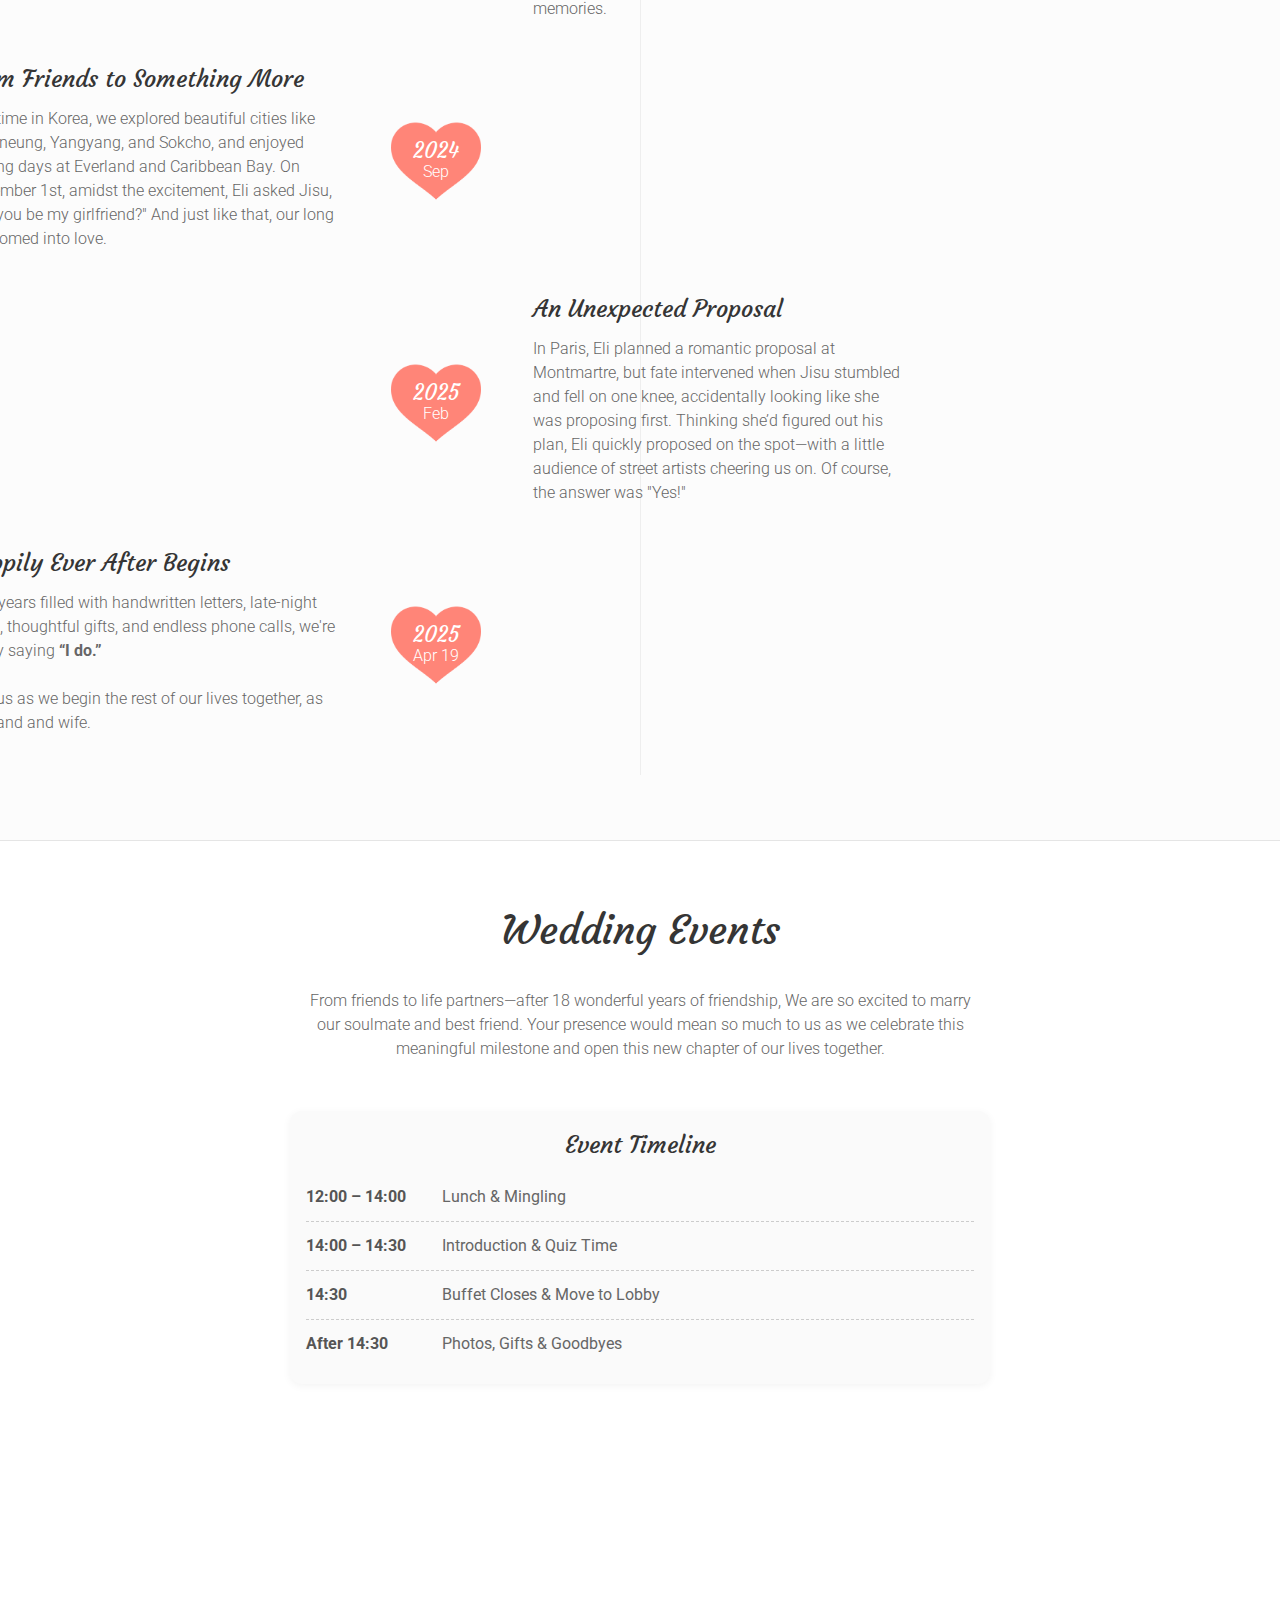
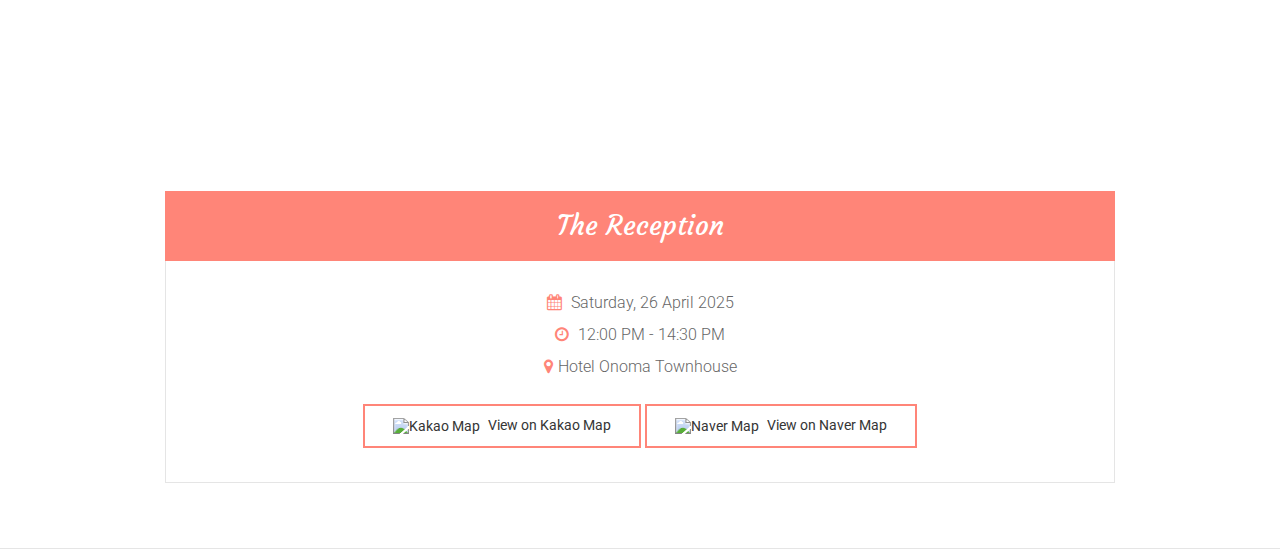
==== commit 924b5268: "remove pictures and gallery section on eng ver" ====
--- a/index_en.html
+++ b/index_en.html
@@ -240,11 +240,11 @@
             </div>
             <!-- Story Row 1 -->
             <div class="row story-row">
-              <div class="col-sm-12 col-md-5 story-block text-center">
+              <!-- <div class="col-sm-12 col-md-5 story-block text-center">
                 <div class="story-image scale-image-effect">
                   <img src="images/story_photo_1.jpg" alt="" />
                 </div>
-              </div>
+              </div> -->
               <div class="col-sm-12 col-md-2 story-block text-center">
                 <div class="story-date">
                   <div class="year">2007</div>
@@ -260,11 +260,11 @@
 
             <!-- Story Row 2 -->
             <div class="row story-row">
-              <div class="col-sm-12 col-md-5 col-md-push-7 story-block text-center">
+              <!-- <div class="col-sm-12 col-md-5 col-md-push-7 story-block text-center">
                 <div class="story-image scale-image-effect">
                   <img src="images/story_photo_2.jpg" alt="" />
                 </div>
-              </div>
+              </div> -->
               <div class="col-sm-12 col-md-2 story-block text-center">
                 <div class="story-date">
                   <div class="year">2014</div>
@@ -281,11 +281,11 @@
 
             <!-- Story Row 3 -->
             <div class="row story-row">
-              <div class="col-sm-12 col-md-5 story-block text-center">
+              <!-- <div class="col-sm-12 col-md-5 story-block text-center">
                 <div class="story-image scale-image-effect">
                   <img src="images/story_photo_3.jpg" alt="" />
                 </div>
-              </div>
+              </div> -->
               <div class="col-sm-12 col-md-2 story-block text-center">
                 <div class="story-date">
                   <div class="year">2022</div>
@@ -302,11 +302,11 @@
 
             <!-- Story Row 4 -->
             <div class="row story-row">
-              <div class="col-sm-12 col-md-5 col-md-push-7 story-block text-center">
+              <!-- <div class="col-sm-12 col-md-5 col-md-push-7 story-block text-center">
                 <div class="story-image scale-image-effect">
                   <img src="images/story_photo_4.jpg" alt="" />
                 </div>
-              </div>
+              </div> -->
               <div class="col-sm-12 col-md-2 story-block text-center">
                 <div class="story-date">
                   <div class="year">2024</div>
@@ -325,11 +325,11 @@
 
             <!-- Story Row 5 -->
             <div class="row story-row">
-              <div class="col-sm-12 col-md-5 story-block text-center">
+              <!-- <div class="col-sm-12 col-md-5 story-block text-center">
                 <div class="story-image scale-image-effect">
                   <img src="images/story_photo_5.jpg" alt="" />
                 </div>
-              </div>
+              </div> -->
               <div class="col-sm-12 col-md-2 story-block text-center">
                 <div class="story-date">
                   <div class="year">2025</div>
@@ -349,11 +349,11 @@
 
             <!-- Story Row 6 -->
             <div class="row story-row">
-              <div class="col-sm-12 col-md-5 col-md-push-7 story-block text-center">
+              <!-- <div class="col-sm-12 col-md-5 col-md-push-7 story-block text-center">
                 <div class="story-image scale-image-effect">
                   <img src="images/story_photo_6.jpg" alt="" />
                 </div>
-              </div>
+              </div> -->
               <div class="col-sm-12 col-md-2 story-block text-center">
                 <div class="story-date">
                   <div class="year">2025</div>
@@ -455,14 +455,14 @@
         <!-- /Wedding Events Section -->
 
         <!-- Gallery Section -->
-        <section id="gallery" class="gallery section-boxed section-bg-color">
+        <!-- <section id="gallery" class="gallery section-boxed section-bg-color">
           <div class="container">
             <div class="section-title">
               <h2>Gallery</h2>
-            </div>
+            </div> -->
 
             <!-- Gallery Items -->
-            <div class="row gallery-grid">
+            <!-- <div class="row gallery-grid">
               <div class="col-sm-6 col-md-4 gallery-item">
                 <div class="gallery-item">
                   <div class="image-wrapper">
@@ -553,10 +553,10 @@
                   </div>
                 </div>
               </div>
-            </div>
+            </div> -->
             <!-- /Gallery Items -->
-          </div>
-        </section>
+          <!-- </div>
+        </section> -->
         <!-- /Gallery Section -->
 
         <!-- Footer (Thank You block) -->
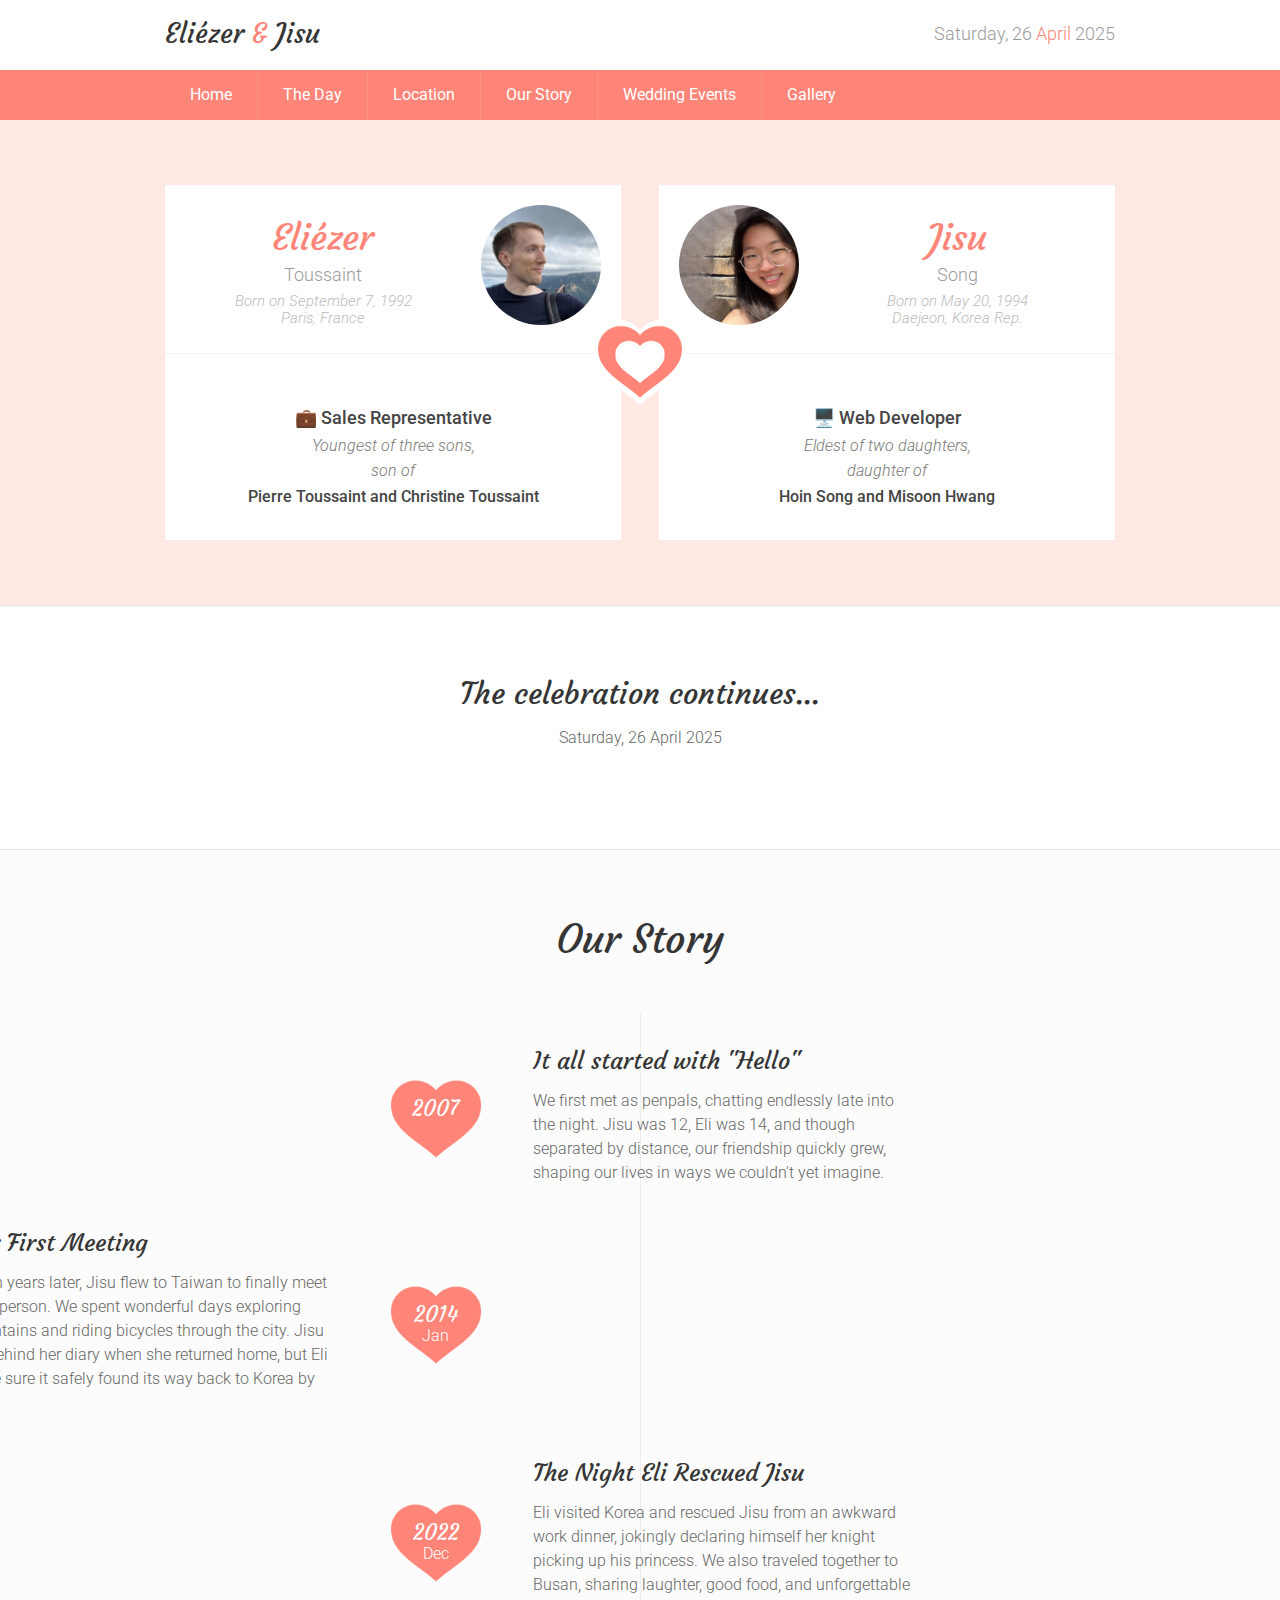
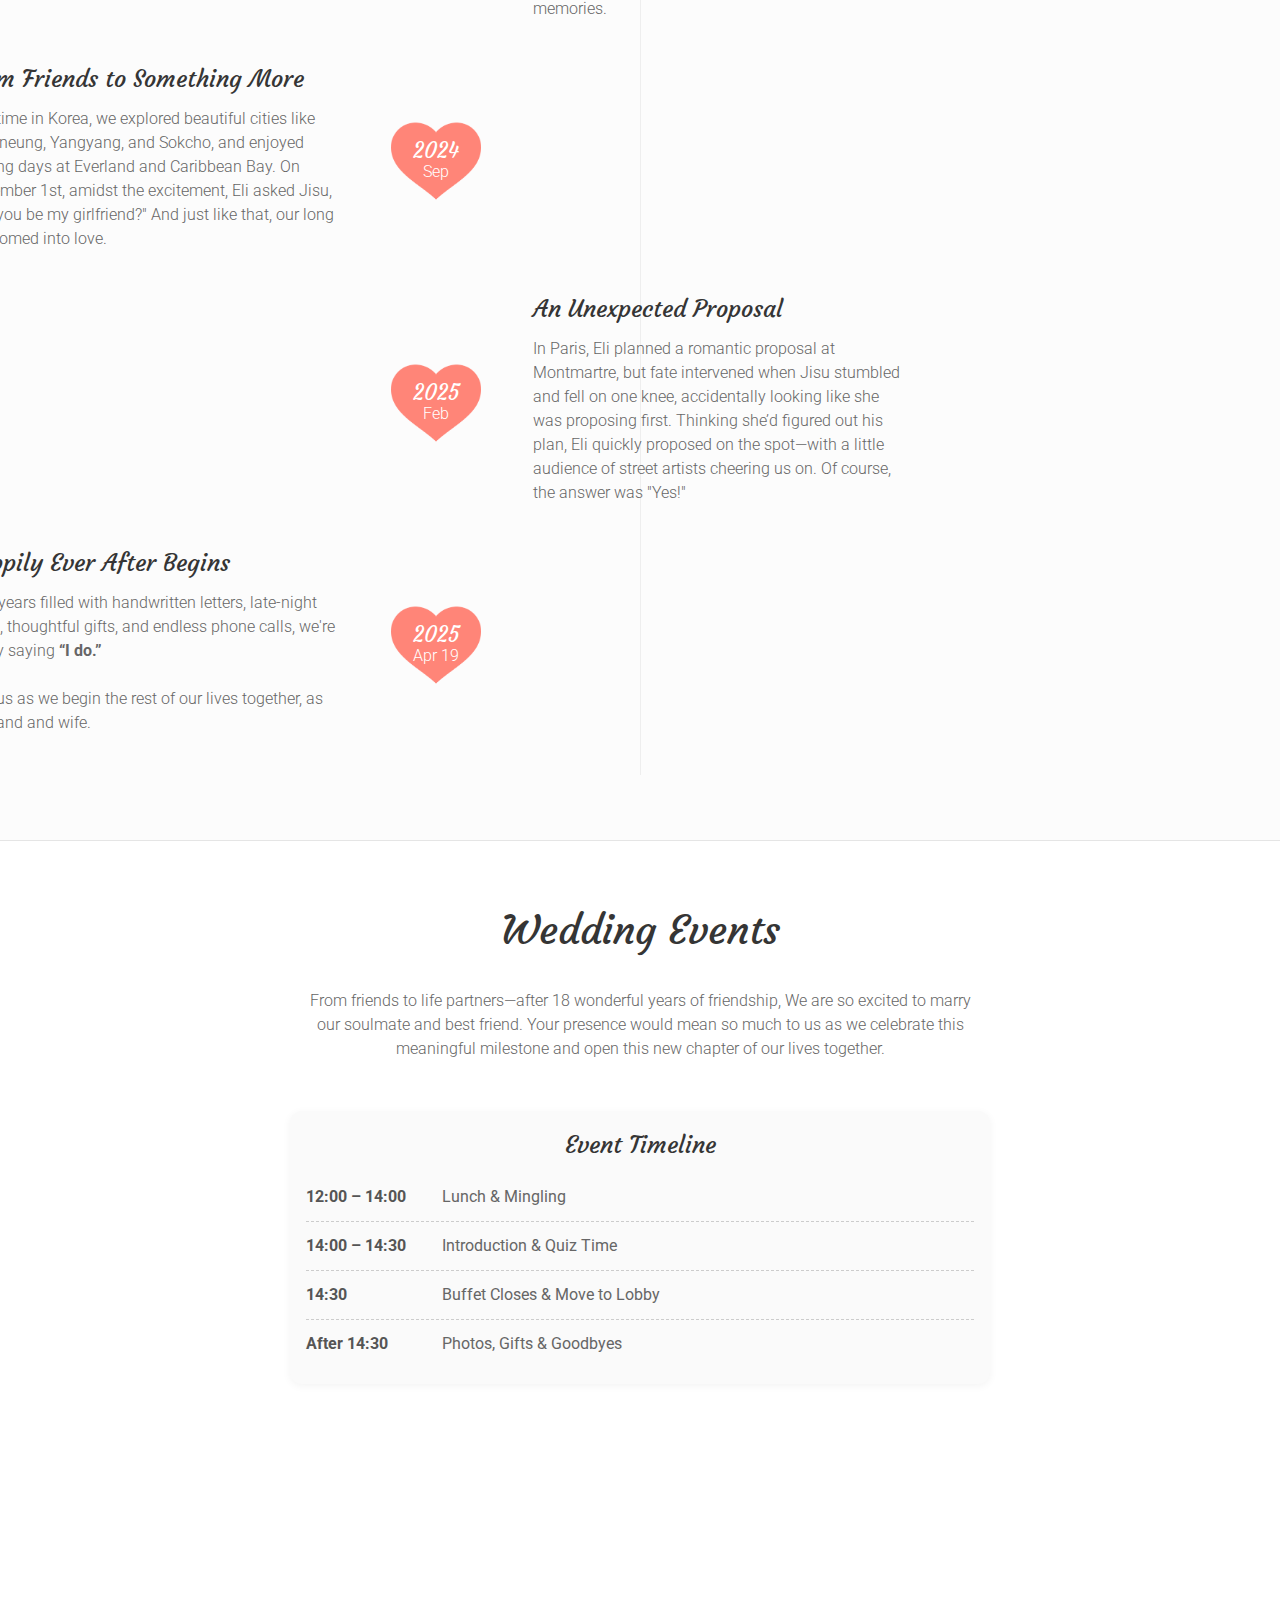
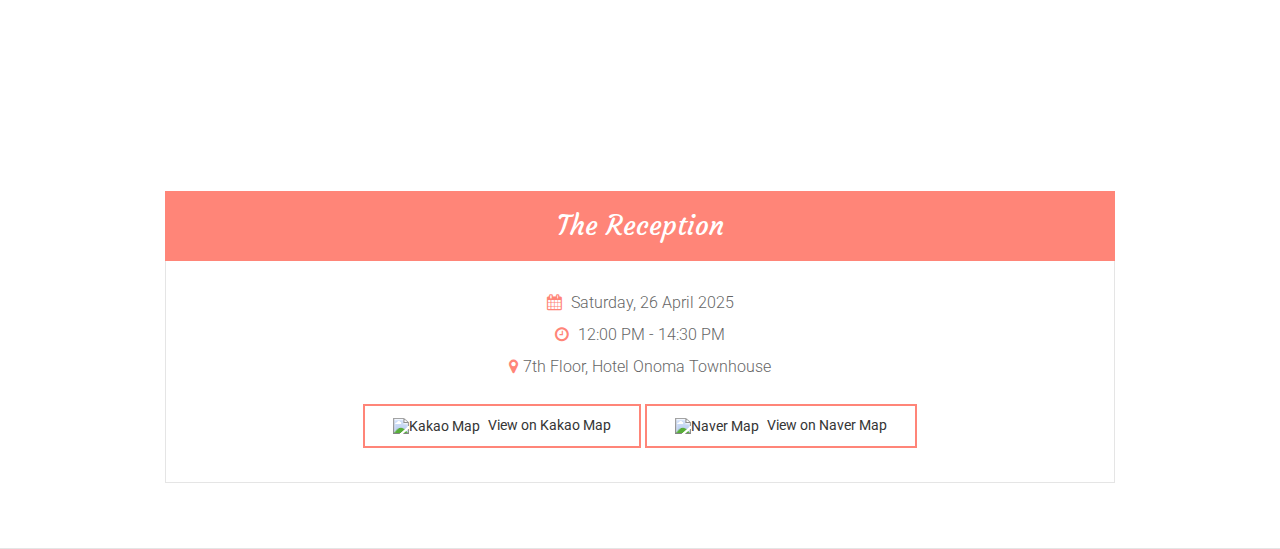
==== commit 77326b43: "add floors" ====
--- a/index_en.html
+++ b/index_en.html
@@ -427,7 +427,7 @@
                 <div class="event-info">
                   <div class="event-date"><i class="fa fa-calendar"></i> Saturday, 26 April 2025</div>
                   <div class="event-time"><i class="fa fa-clock-o"></i> 12:00 PM - 14:30 PM</div>
-                  <div class="event-address"><i class="fa fa-map-marker"></i>Hotel Onoma Townhouse</div>
+                  <div class="event-address"><i class="fa fa-map-marker"></i>7th Floor, Hotel Onoma Townhouse</div>
                   <!-- <div class="map-buttons" style="text-align: center; margin-top: 1rem;">
                     <a class="button small-button lightbox mfp-iframe" href="https://kko.kakao.com/sCZIbkOu-k">View on Kakao Map</a>
                     <a class="button small-button lightbox mfp-iframe" href="https://naver.me/5bVsyHYD">View on Naver Map</a>
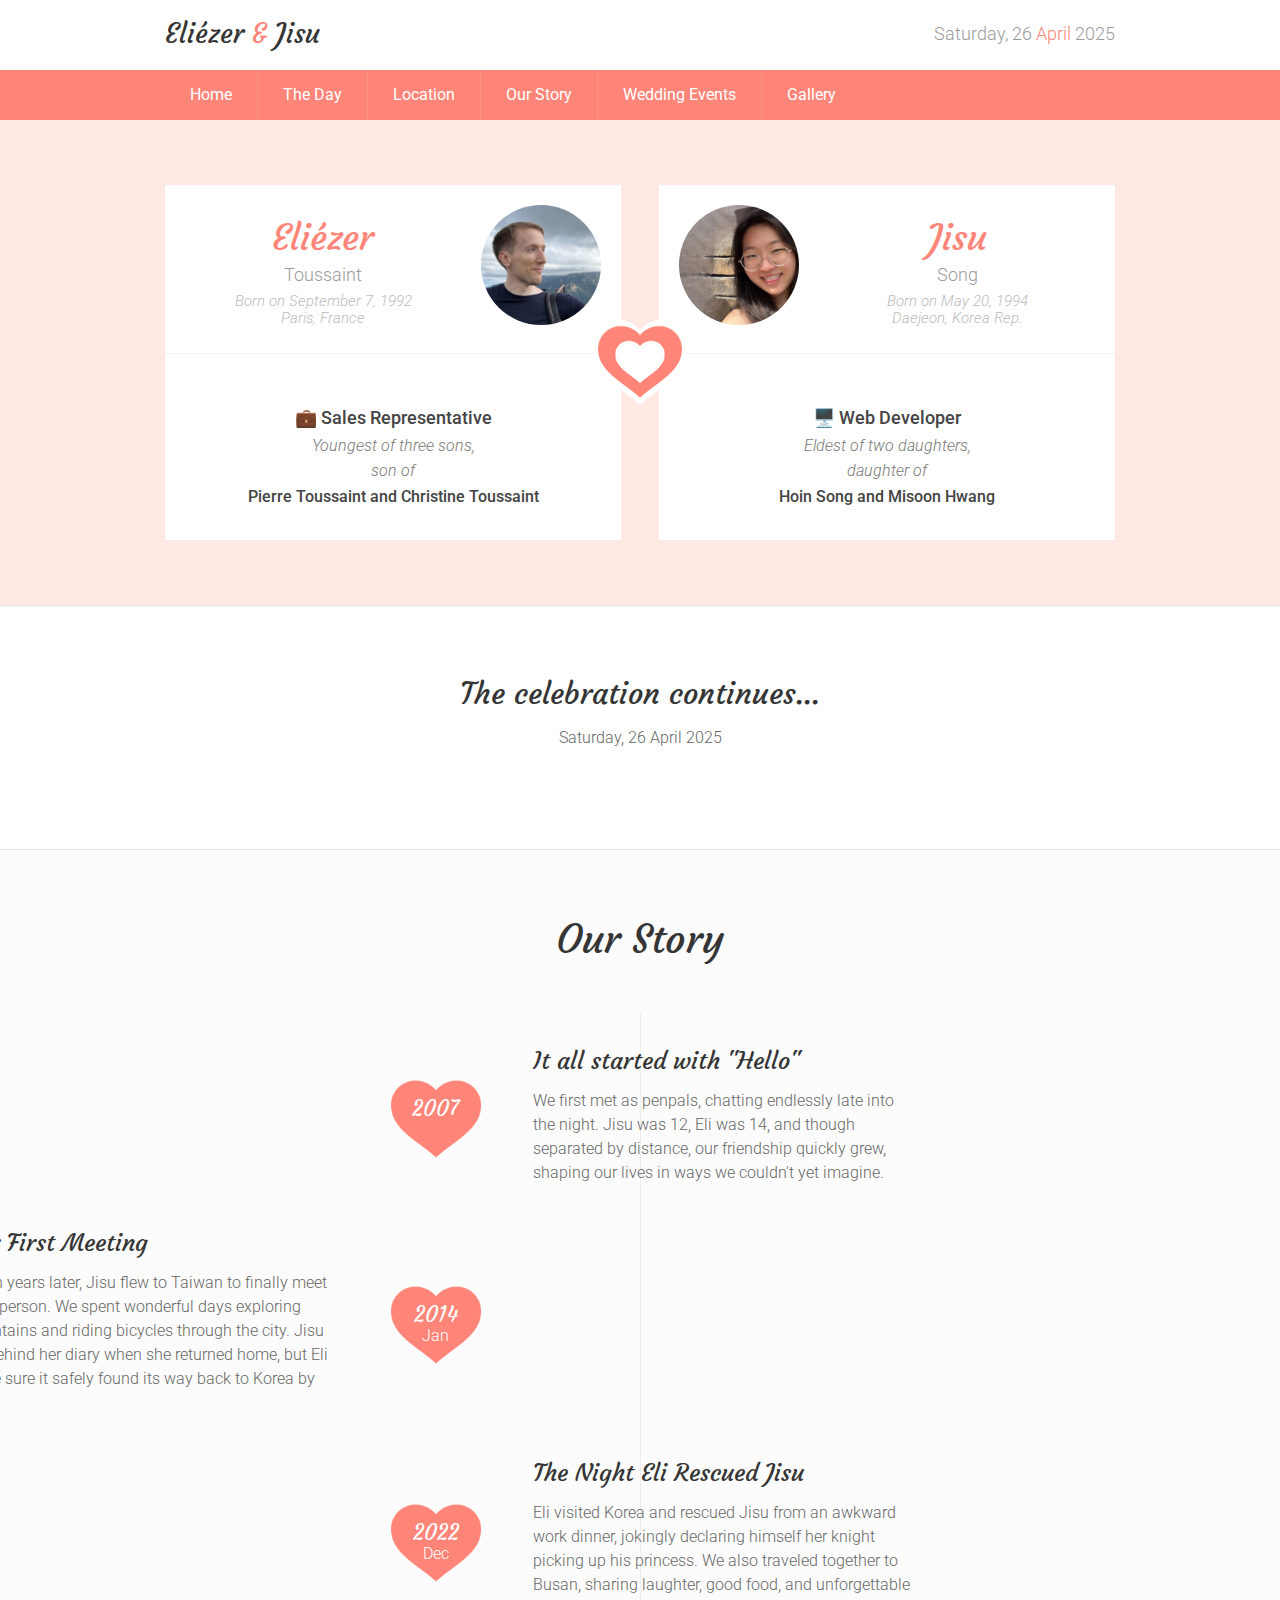
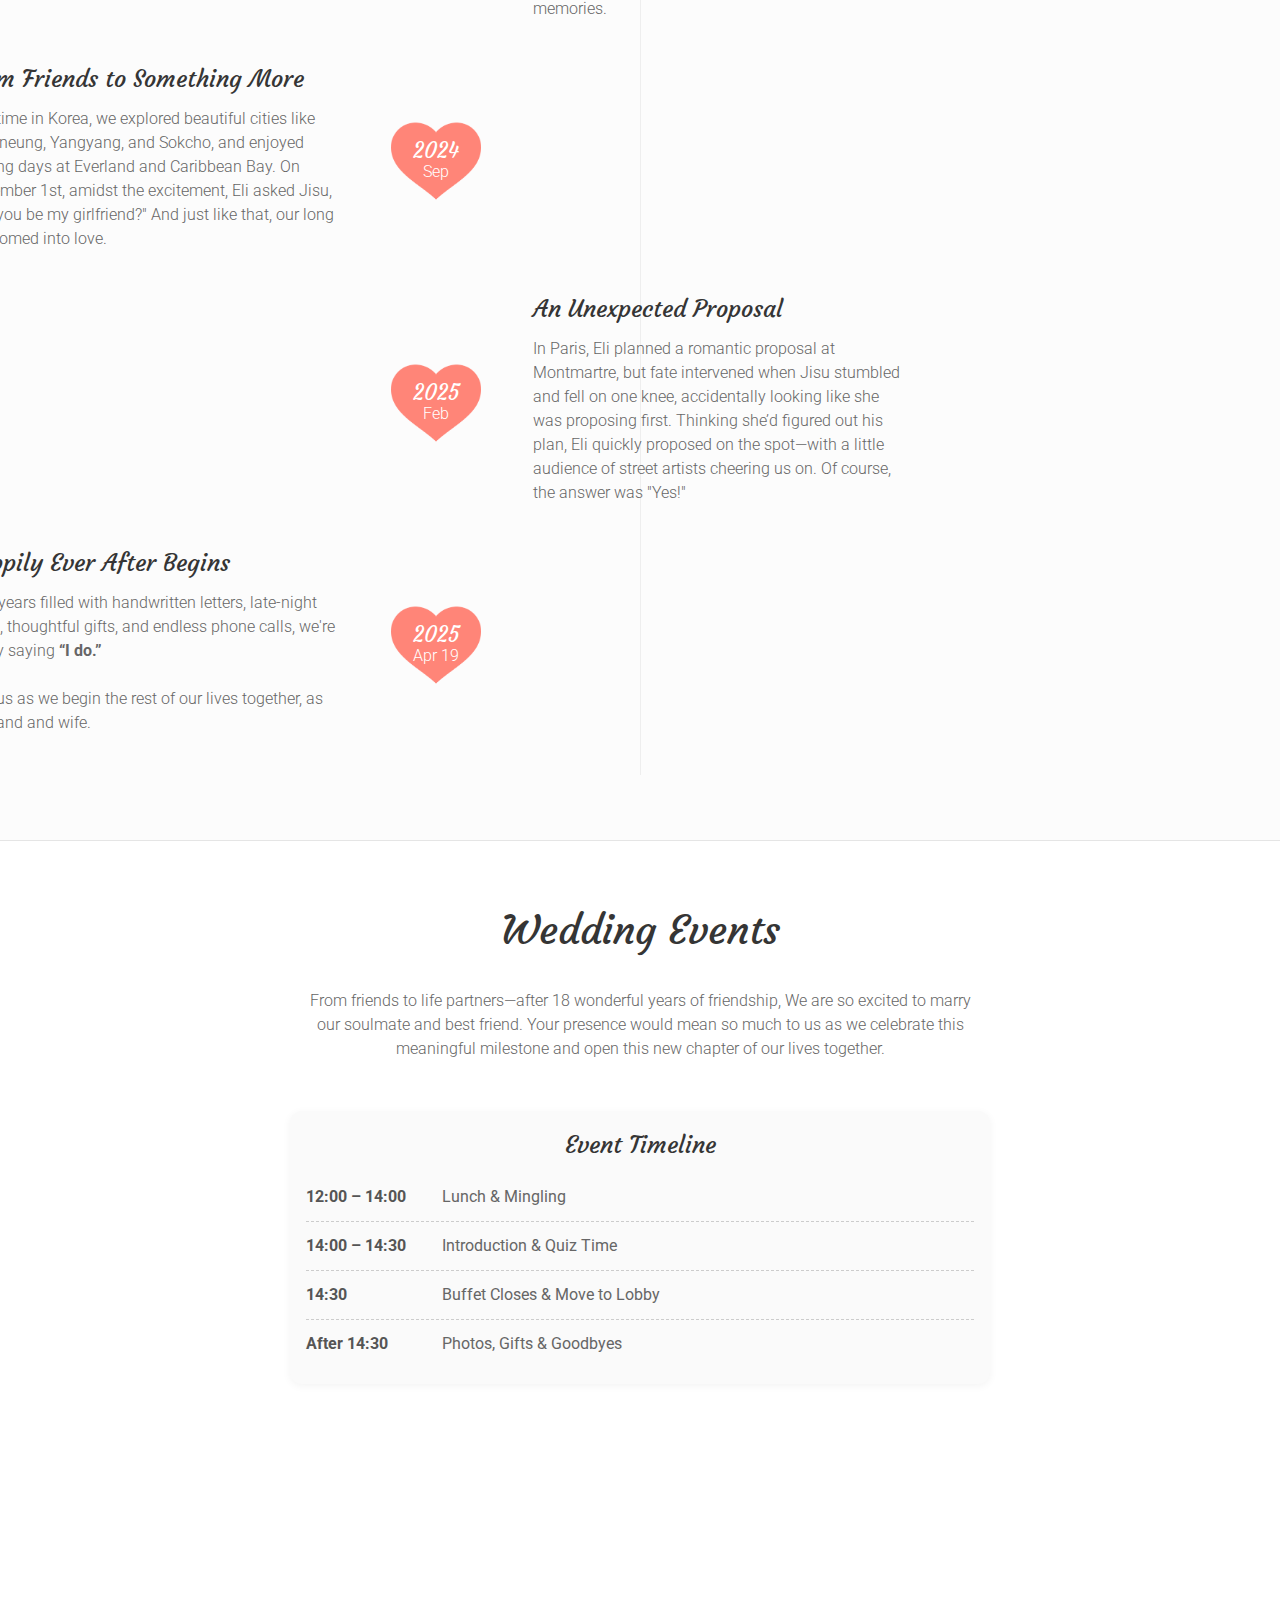
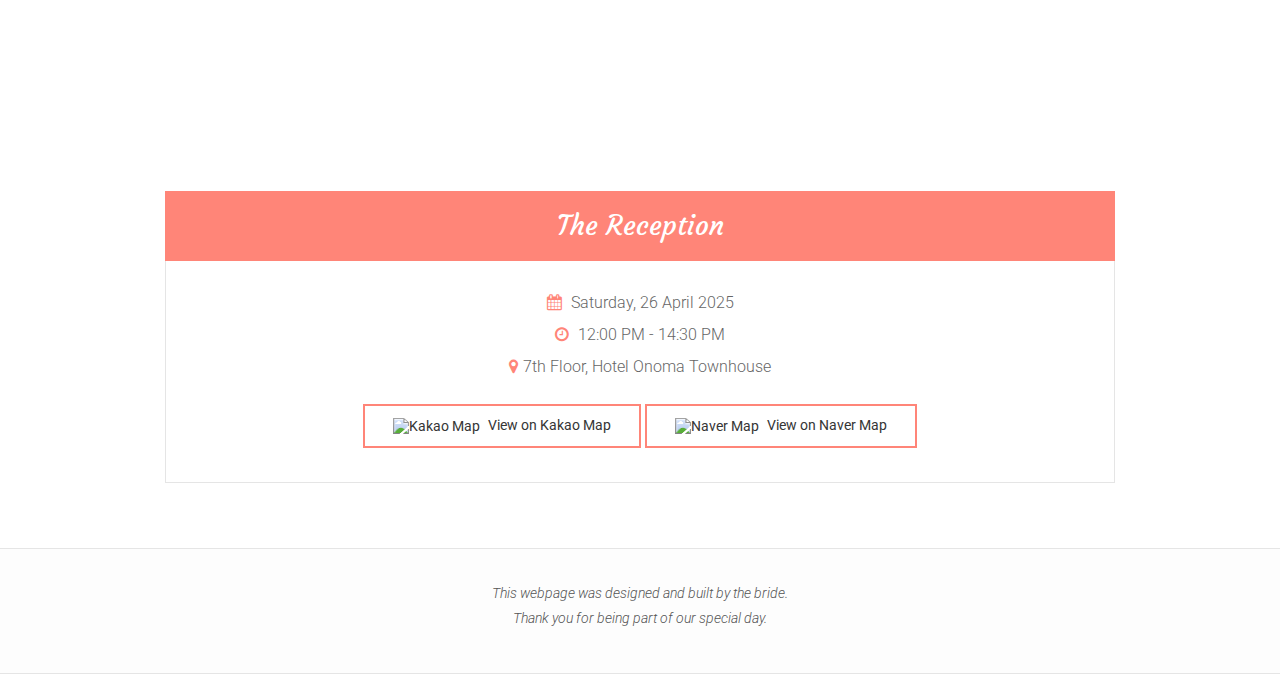
==== commit c08eb175: "footer on every language ver" ====
--- a/index_en.html
+++ b/index_en.html
@@ -560,6 +560,15 @@
         <!-- /Gallery Section -->
 
         <!-- Footer (Thank You block) -->
+        <section class="footer-section section-boxed text-center" style="background-color: #fdfdfd; padding: 2rem 0 2rem 0;">
+          <div class="footer-note" style="font-size: 14px; color: #555; font-style: italic; line-height: 1.8;">
+            <p>
+              This webpage was designed and built by the bride.<br />
+              Thank you for being part of our special day.
+            </p>
+          </div>
+        </section>
+
         <!-- <footer id="thanks" class="footer">
           <div id="footer-image-block" class="footer-image-block" style="background-image: url(images/footer_photo.jpg); background-attachment: fixed; background-position: 50%" data-stellar-background-ratio="0.3">
             <div class="footer-mask"></div>
